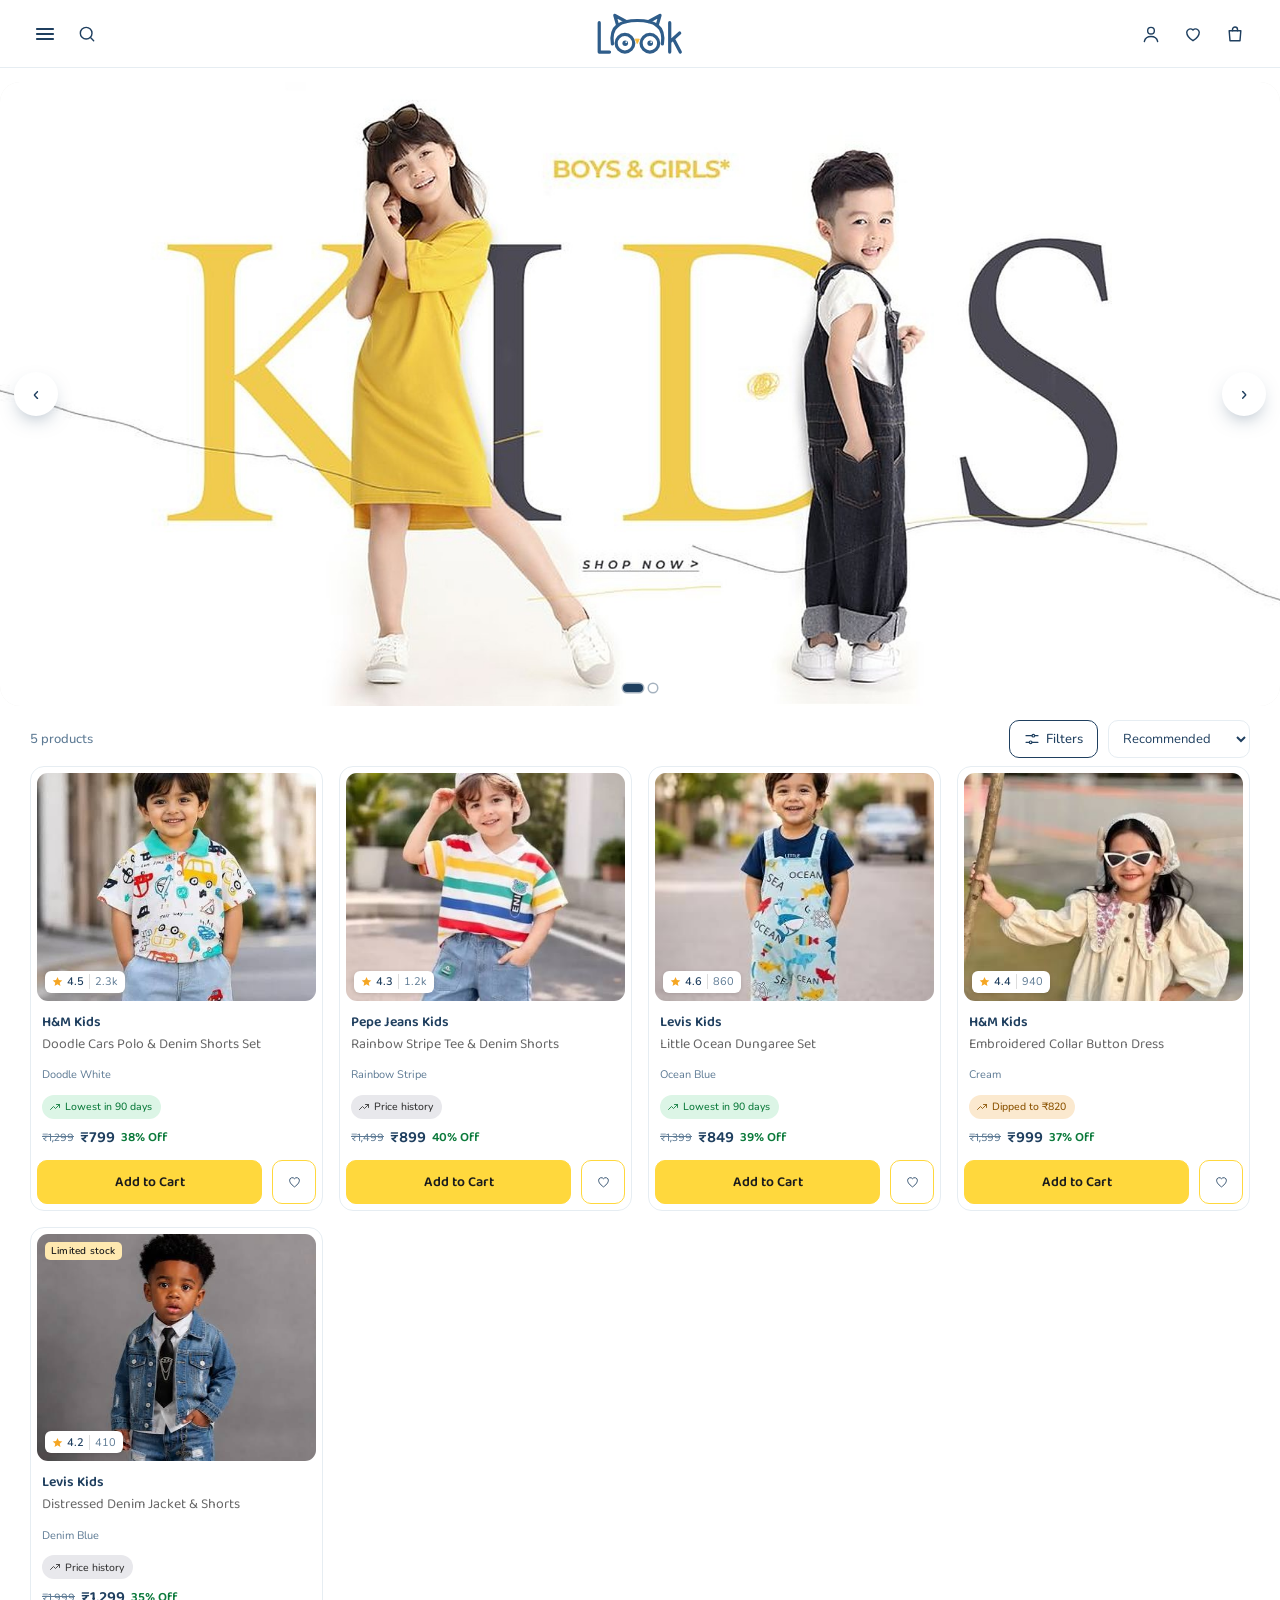
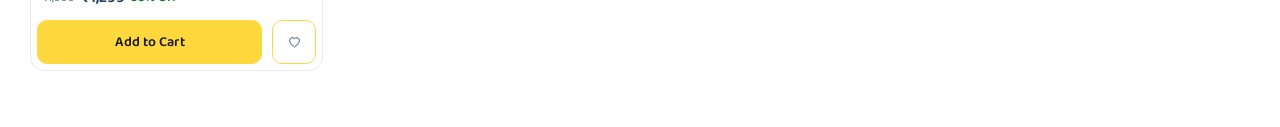
==== index.html @ 6faaaa85 "Add files via upload" ====
<!doctype html>
<html lang="en">
<head>
<meta charset="utf-8">
<meta name="viewport" content="width=device-width, initial-scale=1">
<title>Look – Kids Fashion</title>
<link rel="preconnect" href="https://fonts.googleapis.com">
<link rel="preconnect" href="https://fonts.gstatic.com" crossorigin>
<link href="https://fonts.googleapis.com/css2?family=Baloo+2:wght@400;500;600;700;800&family=Fredoka:wght@400;500;600&family=Nunito:wght@400;600;700;800&display=swap" rel="stylesheet">
<link rel="icon" href="favicon.svg" type="image/svg+xml">
<meta name="theme-color" content="#ffffff">
<link rel="stylesheet" href="styles.css">
<link rel="stylesheet" href="theme.css">
</head>
<body data-listing="1">
<div id="locwrap"></div>
<div class="rows">
  <div class="scroll" id="quick" role="group" aria-label="Quick filters"></div>
  <div class="scroll tiles" id="tiles" role="group" aria-label="Category"></div>
  <div class="scroll circs" id="circs" role="group" aria-label="Style"></div>
</div>
<div class="head"><p class="count" id="count" aria-live="polite"></p>
  <div class="ctl">
    <button class="fbtn" id="fbtn" type="button" aria-haspopup="dialog"><svg width="16" height="16" viewBox="0 0 24 24" fill="none" stroke="currentColor" stroke-width="1.7" stroke-linecap="round"><path d="M3 7h9M16 7h5M3 17h5M12 17h9"/><circle cx="14" cy="7" r="2"/><circle cx="10" cy="17" r="2"/></svg>Filters<em id="fcount">0</em></button>
    <label class="sr" for="sort">Sort by</label>
    <select class="sort" id="sort"><option value="rec">Recommended</option><option value="pa">Price: low to high</option><option value="pd">Price: high to low</option><option value="disc">Biggest discount</option><option value="rate">Top rated</option></select>
  </div>
</div>
<div class="active" id="active" aria-label="Active filters"></div>
<main id="main"><div class="grid" id="grid"></div></main>
<nav class="fab" id="fab" aria-label="Sort and filter"></nav>
<script src="common.js"></script>
<script src="script.js"></script>
<script src="theme.js"></script>
</body>
</html>
---- styles.css ----
:root{--brand:#dc3737;--brand-d:#c42b2b;--brand-bg:#fff2f2;--brand-line:#f2b6b6;--ink:#1f1d1e;--mute:#6b6b72;--line:#e8e8ec;--card:#f4f4f5;--lav:#eeeefd;--green:#12a150;--gtxt:#0b7a3b;--amber:#8a5200;--red:#dc3737;--lowtxt:#b3261e;--r:14px}
*{box-sizing:border-box;margin:0}
html{-webkit-text-size-adjust:100%}
body{font-family:"Baloo 2",sans-serif;background:#fff;color:var(--ink);overflow-x:hidden}
button,input,select{font:inherit;color:inherit}
button{background:none;border:0;cursor:pointer;-webkit-tap-highlight-color:transparent}
a{color:inherit;text-decoration:none}
:focus-visible{outline:2px solid var(--ink);outline-offset:2px}
.sr{position:absolute;width:1px;height:1px;overflow:hidden;clip:rect(0 0 0 0);white-space:nowrap}
.skip{position:absolute;left:8px;top:-60px;background:#000;color:#fff;padding:10px 14px;border-radius:8px;z-index:80}.skip:focus{top:8px}

/* ---------- header ---------- */
.top{display:flex;flex-wrap:wrap;align-items:center;gap:0 6px;padding:8px 12px;background:#fff;position:sticky;top:0;z-index:20;border-bottom:1px solid var(--line)}
.icon{width:40px;height:40px;display:grid;place-items:center;border-radius:50%;margin-left:-6px}
.icon.ghost{display:none}
.logo{font-family:"Bagel Fat One",sans-serif;font-size:26px;line-height:1;display:flex}
.logo img{height:25px;display:block}.logo img+span{display:none}
.nav,.tool b,.search.desk,.tool.prof{display:none}
.tools{display:flex;gap:2px;margin-left:auto}
.tool{position:relative;display:flex;align-items:center;gap:6px;min-width:42px;height:42px;justify-content:center;white-space:nowrap;border-radius:50%}
.avatar{width:26px;height:26px;border-radius:50%;background:var(--ink);color:#fff;font:500 13px/26px "Baloo 2";text-align:center}
.avatar.lg{width:48px;height:48px;font-size:20px;line-height:48px}
.badge{position:absolute;top:3px;right:1px;min-width:17px;height:17px;padding:0 4px;border-radius:9px;background:var(--brand);color:#fff;font:600 10px/17px "Baloo 2";text-align:center;font-style:normal;display:none}
.badge.on{display:block}.badge.bump{animation:bump .45s}
@keyframes bump{40%{transform:scale(1.5)}}
.finder{display:none;flex:0 0 100%;padding:4px 0 8px}.top.searching .finder{display:flex}
.search{flex:1;display:flex;align-items:center;gap:8px;height:44px;padding:0 14px;border:1px solid var(--line);border-radius:12px;background:#f7f7f8;color:#9a9aa1}
.search input{flex:1;min-width:0;border:0;outline:0;background:transparent;font:400 14px Nunito,sans-serif;color:var(--ink)}
.search input::placeholder{color:#8d8c8c}
.search:focus-within{border-color:var(--ink);background:#fff}

/* ---------- location bar ---------- */
.loc{display:flex;align-items:center;gap:8px;width:100%;min-height:44px;padding:0 16px;background:var(--lav);font:400 12.5px Nunito,sans-serif;text-align:left;color:#2a2a3a}
.loc span{flex:1;min-width:0;overflow:hidden;text-overflow:ellipsis;white-space:nowrap}.loc b{font-weight:600}
.loc svg:first-child{color:#4a4aa0;flex:none}.loc:hover{background:#e6e6fb}

/* ---------- discovery rows ---------- */
.rows{max-width:1440px;margin:0 auto}
.scroll{display:flex;gap:10px;overflow-x:auto;padding:10px 16px;scrollbar-width:none;-webkit-mask-image:linear-gradient(90deg,#000 calc(100% - 24px),transparent);mask-image:linear-gradient(90deg,#000 calc(100% - 24px),transparent)}
.scroll::-webkit-scrollbar{display:none}
.qchip{flex:none;display:flex;align-items:center;gap:6px;min-height:40px;padding:0 16px;border:1px solid var(--line);border-radius:22px;font:500 12.5px Nunito,sans-serif;white-space:nowrap;background:#fff;transition:background .15s,border-color .15s,box-shadow .15s}
.qchip svg{color:#555}
.qchip[aria-pressed=true]{background:var(--brand-bg);border-color:var(--brand);color:var(--brand-d)}.qchip[aria-pressed=true] svg{color:var(--brand)}
.tiles{padding-top:4px;border-bottom:1px solid var(--line)}
.tile{position:relative;flex:none;display:flex;align-items:center;gap:10px;min-width:128px;height:52px;padding:0 14px 0 0;border:1px solid var(--line);border-radius:10px;background:#fff;overflow:hidden;font:500 13px "Baloo 2";transition:border-color .15s,background .15s}
.tile .im{width:50px;height:50px;flex:none;background:#eee center 14%/cover no-repeat}
.tile[aria-pressed=true]{border-color:var(--brand);background:var(--brand-bg);color:var(--brand-d)}
.tile .ck{position:absolute;top:-1px;right:-1px;width:20px;height:20px;border-radius:0 9px 0 9px;background:var(--brand);color:#fff;display:none;place-items:center}
.tile[aria-pressed=true] .ck{display:grid}
.circs{padding-top:14px;gap:16px}
.circ{flex:none;width:68px;display:flex;flex-direction:column;align-items:center;gap:6px;font:400 11px Nunito,sans-serif;color:#444;text-align:center}
.circ .im{width:60px;height:60px;border-radius:50%;background:#eee center 12%/cover no-repeat;border:2px solid #fff;box-shadow:0 0 0 1px var(--line);transition:box-shadow .15s}
.circ[aria-pressed=true]{color:var(--brand-d);font-weight:500}.circ[aria-pressed=true] .im{box-shadow:0 0 0 2px var(--brand)}
.head{display:flex;align-items:center;justify-content:space-between;gap:12px;padding:6px 16px 8px}
.count{font:500 13px Nunito,sans-serif;color:var(--mute)}
.ctl{display:none;align-items:center;gap:10px}
.fbtn{position:relative;display:flex;align-items:center;gap:6px;height:38px;padding:0 14px;border:1px solid var(--ink);border-radius:10px;font:500 13px Nunito,sans-serif}
.fbtn em{font-style:normal;background:var(--brand);color:#fff;border-radius:9px;min-width:18px;height:18px;font-size:11px;line-height:18px;text-align:center;display:none}.fbtn em.on{display:block}
.sort{height:38px;border:1px solid var(--line);border-radius:10px;padding:0 10px;background:#fff;font:400 13px Nunito,sans-serif}
.active{display:flex;flex-wrap:wrap;gap:8px;padding:0 16px 10px}.active:empty{display:none}
.pill{display:flex;align-items:center;gap:6px;min-height:30px;padding:0 6px 0 12px;border-radius:15px;background:var(--brand-bg);color:var(--brand-d);font:500 12px Nunito,sans-serif}
.pill i{width:20px;height:20px;border-radius:50%;display:grid;place-items:center;font-style:normal;font-size:15px;line-height:1}
.pill:hover i{background:#fbd9d9}
.pill.clear{background:none;text-decoration:underline;padding:0 8px;text-underline-offset:3px}

/* ---------- grid + card ---------- */
.grid{display:grid;grid-template-columns:repeat(2,minmax(0,1fr));gap:12px;padding:0 16px 110px;max-width:1440px;margin:0 auto}
.card{display:flex;flex-direction:column;gap:10px;background:var(--card);border:1px solid #e6e6e8;border-radius:var(--r);padding:4px;animation:rise .35s both}
@keyframes rise{from{opacity:0;transform:translateY(8px)}}
.media{position:relative;border-radius:11px;overflow:hidden;background:radial-gradient(circle at 50% 58%,#e4e4e6 0,#fff 68%)}
.track{display:flex;overflow-x:auto;overflow-y:hidden;overscroll-behavior-x:contain;scroll-snap-type:x mandatory;scrollbar-width:none;aspect-ratio:163/200}
.track::-webkit-scrollbar{display:none}
.slide{position:relative;flex:none;width:100%;scroll-snap-align:center;overflow:hidden}
.slide img{position:absolute;left:50%;bottom:-4%;transform:translateX(-50%);height:106%;width:auto;max-width:100%;object-fit:contain}
.slide.zoom img{transform:translateX(-50%) scale(1.75);transform-origin:50% 30%}
.dots{position:absolute;bottom:9px;right:10px;display:flex;gap:4px;pointer-events:none;transition:opacity .2s}
.dots i{width:6px;height:6px;border-radius:50%;background:#0003;transition:background .2s,transform .2s}
.dots i.on{background:var(--ink);transform:scale(1.25)}
.media.single .dots{display:none}
.rate{position:absolute;left:8px;bottom:8px;display:flex;align-items:center;gap:4px;height:22px;padding:0 7px;border-radius:6px;background:#fff;box-shadow:0 1px 4px #0002;font:600 11px Nunito,sans-serif;pointer-events:none}
.rate span{color:var(--mute);font-weight:400;border-left:1px solid #ddd;padding-left:5px;margin-left:1px}
.ltag{position:absolute;left:8px;top:8px;background:var(--brand);color:#fff;font:600 10px/16px Nunito,sans-serif;padding:1px 6px;border-radius:5px;letter-spacing:.2px;pointer-events:none}
.heart{width:44px;height:44px;display:grid;place-items:center}
.heart>span{position:relative;width:26px;height:26px;border-radius:50%;background:#fff;box-shadow:0 1px 4px #0002;display:grid;place-items:center}
.heart svg{fill:none;stroke:var(--ink);stroke-width:1.6;stroke-linejoin:round;transition:fill .2s,stroke .2s}
.heart[aria-pressed=true] svg{fill:var(--brand);stroke:var(--brand)}
.heart.pop svg{animation:pop .5s}
.heart.pop>span::after{content:"";position:absolute;inset:0;border-radius:50%;border:2px solid var(--brand);animation:ring .5s forwards}
@keyframes pop{35%{transform:scale(1.4)}65%{transform:scale(.88)}}
@keyframes ring{to{transform:scale(2.2);opacity:0}}
.media .heart{position:absolute;top:-2px;right:-2px}
.row .heart{display:none}
.info{display:flex;flex-direction:column;gap:6px;padding:0 5px;flex:1}
.name{display:flex;flex-direction:column;font-size:13px}
.name b{font-weight:600}.name span{font-weight:300;color:#0009;display:-webkit-box;-webkit-line-clamp:2;-webkit-box-orient:vertical;overflow:hidden;min-height:2.9em}
.sw{display:flex;align-items:center;min-height:28px;margin-left:-6px}
.sw button{width:28px;height:28px;display:grid;place-items:center;border-radius:50%;flex:none}
.sw button i{width:16px;height:16px;border-radius:50%;border:1px solid #0003;transition:box-shadow .15s,transform .15s}
.sw button[aria-checked=true] i{box-shadow:0 0 0 2px var(--card),0 0 0 3.5px var(--brand)}
.sw em{font:400 11px Nunito,sans-serif;color:var(--mute);font-style:normal;margin-left:4px;white-space:nowrap;overflow:hidden;text-overflow:ellipsis;min-width:0}
.sw.one{margin-left:0}.sw.one button{display:none}.sw.one em{margin:0}
.meta{display:flex;align-items:center;min-height:24px}
.pc{display:inline-flex;align-items:center;gap:4px;min-height:24px;padding:0 9px 0 7px;border-radius:12px;font:500 10.5px Nunito,sans-serif;background:#e8e8ec;color:#333;white-space:nowrap;transition:filter .15s}
.pc.good{background:#dcf5e6;color:var(--gtxt)}.pc.warn{background:#fbe9cf;color:var(--amber)}
.price{display:flex;align-items:center;gap:6px;margin-top:auto;flex-wrap:wrap}
.old{font-size:12px;color:var(--mute);text-decoration:line-through}
.now{font-size:14.5px;font-weight:600}.off{font-size:11px;font-weight:600;color:var(--gtxt)}
.row{display:flex;align-items:center;gap:10px;padding:0 1px 1px;width:100%;min-width:0}
.cta{flex:1;min-width:0;min-height:44px;border:1.5px solid var(--brand);color:var(--brand-d);border-radius:10px;font:600 13px "Baloo 2";transition:background .2s,color .2s,border-color .2s,transform .1s;display:flex;align-items:center;justify-content:center;gap:6px;white-space:nowrap;background:#fff}
.cta:active{transform:scale(.97)}
.cta.added{background:var(--green);border-color:var(--green);color:#fff}
.cta.added svg{stroke-dasharray:20;animation:tick .35s}
.cta.bagged{background:var(--brand);border-color:var(--brand);color:#fff}
.cta:disabled{opacity:.5;cursor:not-allowed}
@keyframes tick{from{stroke-dashoffset:20}}
.empty{grid-column:1/-1;text-align:center;padding:64px 16px;display:flex;flex-direction:column;align-items:center;gap:12px}
.empty h2{font:600 18px "Baloo 2"}.empty p{font:300 14px "Baloo 2";color:#0009;max-width:32ch}

/* floating action bar (mobile) */
.fab{position:fixed;left:50%;bottom:max(14px,env(safe-area-inset-bottom));transform:translateX(-50%);z-index:25;width:min(calc(100% - 28px),380px);display:flex;align-items:stretch;background:#fff;border-radius:30px;box-shadow:0 8px 28px #0003,0 0 0 1px #0000000d;padding:6px 8px;transition:transform .25s,opacity .25s}
.open .fab,.pan-open .fab{transform:translate(-50%,140%);opacity:0;pointer-events:none}
.fab button{position:relative;flex:1;display:flex;flex-direction:column;align-items:center;gap:2px;padding:6px 0 4px;font:500 11px Nunito,sans-serif;color:#333;border-radius:14px}
.fab button.sep{border-left:1px solid var(--line);border-radius:0;margin-left:4px}
.fab i{position:absolute;top:4px;left:calc(50% + 6px);width:8px;height:8px;border-radius:50%;background:var(--brand);display:none;border:1.5px solid #fff;box-sizing:content-box}
.fab .on i{display:block}.fab .on{color:var(--brand-d)}

/* ---------- sheet / toast ---------- */
.scrim{position:fixed;inset:0;background:#0007;opacity:0;visibility:hidden;transition:opacity .25s,visibility .25s;z-index:40}
.sheet{position:fixed;left:0;right:0;bottom:0;z-index:41;background:#fff;border-radius:18px 18px 0 0;transform:translateY(100%);visibility:hidden;transition:transform .28s cubic-bezier(.22,1,.36,1),visibility .28s;padding-bottom:max(10px,env(safe-area-inset-bottom));max-height:92vh;overflow:auto}
.open .sheet:not([aria-hidden=true]){transform:none;visibility:visible}
.open .scrim{opacity:1;visibility:visible}
.scrim.p.on{opacity:1;visibility:visible;z-index:49}
.sheet-head{display:flex;justify-content:space-between;align-items:center;padding:16px 16px 6px;position:sticky;top:0;background:#fff;z-index:1}
.sheet h2{font:600 14px "Baloo 2";text-transform:uppercase;letter-spacing:.4px}
.x{width:44px;height:44px;margin:-10px -10px -10px 0;font-size:26px;line-height:1;border-radius:50%}
.mini{display:flex;gap:12px;align-items:center;padding:8px 16px}
.mini .th{width:56px;height:64px;border-radius:10px;background:radial-gradient(circle at 50% 58%,#e4e4e6,#fff 68%);position:relative;overflow:hidden;flex:none}
.mini img{position:absolute;left:50%;bottom:-3%;transform:translateX(-50%);height:104%}
.mini b{font:600 14px "Baloo 2";display:block}.mini span{font:300 13px "Baloo 2";color:#0009}
.sizes{display:flex;gap:8px;padding:14px 16px 8px}
.size{flex:1;min-width:0;min-height:50px;border:1.5px solid #0002;border-radius:10px;font:600 13px "Baloo 2";transition:background .15s,color .15s,border-color .15s;display:flex;flex-direction:column;align-items:center;justify-content:center;line-height:1.2;background:#fff}
.size small{font:400 10px Nunito,sans-serif;color:var(--lowtxt)}
.size[aria-checked=true]{background:var(--brand);border-color:var(--brand);color:#fff}.size[aria-checked=true] small{color:#fff}
.size:disabled{color:#0007;background:#f6f6f6;cursor:not-allowed;text-decoration:line-through}
.hint{padding:0 16px 8px;font:400 12px Nunito,sans-serif;color:var(--mute);min-height:26px}
.sheet-foot{padding:6px 12px 10px}
.done{width:100%;height:50px;border-radius:12px;background:var(--brand);color:#fff;font:600 15px "Baloo 2";display:flex;align-items:center;justify-content:center;gap:8px;transition:background .15s,transform .1s}
.done:active{transform:scale(.98)}
.done:disabled{background:#c9c9cf;cursor:not-allowed}
.done.sm{width:auto;padding:0 22px;height:48px}
.done.ink{background:var(--ink)}
.acct{display:flex;gap:14px;align-items:center;padding:12px 16px}.acct p{font:300 13px "Baloo 2";color:#0009}
.pinf{padding:8px 16px 16px}.pinrow{display:flex;gap:10px}.pinrow input{flex:1;min-width:0;height:48px;border:1.5px solid #0003;border-radius:10px;padding:0 14px;font:500 16px Nunito,sans-serif;letter-spacing:1px}
.pinrow input:focus{border-color:var(--brand);outline:0}
.pins{display:flex;flex-wrap:wrap;gap:8px;margin-top:8px}
.opt{min-height:40px;padding:0 14px;border:1.5px solid #0002;border-radius:10px;font:500 13px "Baloo 2";display:flex;align-items:center;gap:8px;background:#fff}
.opt small{font:400 11px Nunito,sans-serif;opacity:.65}
.msg{font:400 12.5px Nunito,sans-serif;min-height:18px;margin-top:6px;color:var(--lowtxt)}
/* price check */
.pcv{padding:6px 16px 0}.pcv h3{font:600 17px "Baloo 2"}.pcv .sub{font:300 13px "Baloo 2";color:#0009;margin-top:2px}
.pcv h3.good{color:var(--gtxt)}.pcv h3.warn{color:var(--amber)}
.chart{padding:10px 16px 0;touch-action:pan-y}.chart svg{width:100%;height:auto;display:block;overflow:visible;cursor:crosshair}
.read{font:500 12px Nunito,sans-serif;min-height:18px}
.stats{display:grid;grid-template-columns:repeat(4,1fr);gap:8px;padding:10px 16px 4px}
.stats div{background:#f5f5f7;border-radius:10px;padding:8px}.stats span{display:block;font:400 10px Nunito,sans-serif;color:var(--mute)}.stats b{font:600 12.5px "Baloo 2"}
.mrpnote{padding:6px 16px;font:400 12.5px Nunito,sans-serif;color:#333}
.switch{display:flex;align-items:center;justify-content:space-between;gap:12px;margin:8px 16px;padding:12px;border:1px solid var(--line);border-radius:12px;font:400 13px Nunito,sans-serif;width:calc(100% - 32px);text-align:left}
.switch i{flex:none;width:40px;height:24px;border-radius:12px;background:#c7c7cc;position:relative;transition:background .2s}
.switch i::after{content:"";position:absolute;top:2px;left:2px;width:20px;height:20px;border-radius:50%;background:#fff;transition:transform .2s}
.switch[aria-checked=true] i{background:var(--green)}.switch[aria-checked=true] i::after{transform:translateX(16px)}
.demo{padding:2px 16px 10px;font:400 11px Nunito,sans-serif;color:var(--mute)}
/* radio rows (sort, coupons) */
.rl{padding:4px 8px 8px}.rl button{display:flex;align-items:center;gap:12px;width:100%;min-height:52px;padding:0 12px;border-radius:12px;font:500 14px "Baloo 2";text-align:left}
.rl button:hover{background:#f6f6f7}
.rl .rd{width:20px;height:20px;border-radius:50%;border:2px solid #bbb;flex:none;display:grid;place-items:center}
.rl [aria-checked=true] .rd{border-color:var(--brand)}.rl [aria-checked=true] .rd::after{content:"";width:10px;height:10px;border-radius:50%;background:var(--brand)}
.toast{position:fixed;left:50%;bottom:92px;transform:translate(-50%,20px);opacity:0;pointer-events:none;background:#1f1d1e;color:#fff;border-radius:12px;padding:12px 14px;display:flex;gap:16px;align-items:center;font:400 13px Nunito,sans-serif;z-index:90;transition:opacity .25s,transform .25s;max-width:calc(100vw - 32px)}
.toast.on{opacity:1;transform:translate(-50%,0);pointer-events:auto}
.toast button{font-weight:600;color:#ff9c9c;text-decoration:underline;text-underline-offset:3px;min-height:32px;padding:0 4px}

/* ---------- Filters page: full screen on phones, two-pane modal on larger screens ---------- */
.panel{position:fixed;inset:0;z-index:50;background:#fff;display:flex;flex-direction:column;transform:translateY(100%);visibility:hidden;transition:transform .3s cubic-bezier(.22,1,.36,1),visibility .3s}
.panel.on{transform:none;visibility:visible}
.ph{display:flex;align-items:center;gap:12px;padding:0 8px 0 16px;height:56px;border-bottom:1px solid var(--line);flex:none}
.ph h2{font:600 17px "Baloo 2";flex:1}
.ph .clr{font:600 12px "Baloo 2";letter-spacing:.4px;color:var(--brand-d);min-height:44px;padding:0 8px}
.ph .x{margin:0}
.pbody{flex:1;display:flex;min-height:0}
.rail{flex:none;width:118px;background:#f3f3f5;overflow:auto;display:flex;flex-direction:column}
.rail button{position:relative;display:flex;align-items:center;justify-content:space-between;gap:4px;min-height:54px;padding:8px 10px 8px 14px;text-align:left;font:500 12.5px Nunito,sans-serif;color:#444;border-bottom:1px solid #fff}
.rail button[aria-selected=true]{background:#fff;color:var(--brand-d);font-weight:600}
.rail button[aria-selected=true]::before{content:"";position:absolute;left:0;top:0;bottom:0;width:3px;background:var(--brand)}
.rail em{font-style:normal;font:600 11px Nunito,sans-serif;color:var(--brand-d)}
.pane{flex:1;min-width:0;overflow:auto;padding:0 0 12px}
.ps{display:flex;align-items:center;gap:8px;margin:12px 14px;height:42px;padding:0 12px;border:1px solid var(--line);border-radius:10px;color:#9a9aa1}
.ps input{flex:1;min-width:0;border:0;outline:0;font:400 14px Nunito,sans-serif;color:var(--ink)}
.ck-row{display:flex;align-items:center;gap:12px;width:100%;min-height:52px;padding:0 14px;border-bottom:1px solid #f0f0f2;text-align:left;font:400 14px Nunito,sans-serif}
.ck-row:disabled{opacity:.4;cursor:not-allowed}
.ck-row[hidden]{display:none}
.ck-row b{font-weight:500;flex:1;min-width:0}.ck-row small{font:400 12px Nunito,sans-serif;color:#9a9aa1}
.cb{width:22px;height:22px;border-radius:6px;border:1.5px solid #b9b9c0;flex:none;display:grid;place-items:center;color:#fff;transition:background .12s,border-color .12s}
.cb.r{border-radius:50%}
.ck-row[aria-checked=true] .cb{background:var(--brand);border-color:var(--brand)}
.ck-row[aria-checked=true] .cb.r{background:#fff}.ck-row[aria-checked=true] .cb.r::after{content:"";width:10px;height:10px;border-radius:50%;background:var(--brand)}
.ck-row .cb svg{display:none}.ck-row[aria-checked=true] .cb:not(.r) svg{display:block}
.ck-row .dot{width:18px;height:18px;border-radius:50%;border:1px solid #0003;flex:none}
.pf{display:flex;flex:none;border-top:1px solid var(--line);padding-bottom:env(safe-area-inset-bottom)}
.pf button{flex:1;height:56px;font:600 14px "Baloo 2";letter-spacing:.5px;text-transform:uppercase}
.pf .ap{color:var(--brand-d)}.pf button+button{border-left:1px solid var(--line)}

/* ---------- Bag ---------- */
.bagbar{display:flex;align-items:center;gap:6px;height:56px;padding:0 12px;border-bottom:1px solid var(--line);position:sticky;top:0;background:#fff;z-index:20}
.bagbar h1{font:600 17px "Baloo 2"}.bagbar span{font:400 12px Nunito,sans-serif;color:var(--mute);flex:1;padding-left:4px}
.page{max-width:1100px;margin:0 auto}
.cartgrid{display:grid;gap:12px;padding:12px 12px 120px}
.dlv{display:flex;align-items:center;gap:10px;min-height:46px;padding:0 14px;border-radius:12px;background:var(--lav);font:400 13px Nunito,sans-serif}
.dlv svg{color:var(--brand);flex:none}.dlv span{flex:1}.dlv button{font:600 13px Nunito,sans-serif;color:var(--brand-d);min-height:44px;padding:0 4px}
.lines{display:flex;flex-direction:column;gap:12px;list-style:none;padding:0}
.line{position:relative;display:grid;grid-template-columns:84px 1fr;gap:14px;background:#fff;border:1px solid var(--line);border-radius:16px;padding:10px;animation:rise .3s both}
.line .th{position:relative;aspect-ratio:4/5;border-radius:10px;background:radial-gradient(circle at 50% 58%,#e4e4e6,#f7f7f8 68%);overflow:hidden;align-self:start}
.line .th img{position:absolute;left:50%;bottom:-4%;transform:translateX(-50%);height:106%}
.line .bd{display:flex;flex-direction:column;gap:6px;min-width:0}
.line b{font:600 13.5px "Baloo 2";padding-right:36px}.line .t{font:300 12.5px "Baloo 2";color:#0009;margin-top:-4px}
.line .rm{position:absolute;top:2px;right:2px;width:44px;height:44px;display:grid;place-items:center;color:#555;border-radius:50%}
.line .rm:hover{color:var(--brand);background:var(--brand-bg)}
.pickers{display:flex;gap:8px;flex-wrap:wrap;align-items:center}
.selw{position:relative}
.selw select{appearance:none;-webkit-appearance:none;height:34px;border:0;background:#f1f1f3;border-radius:8px;padding:0 28px 0 10px;font:500 12px Nunito,sans-serif;cursor:pointer}
.selw svg{position:absolute;right:8px;top:9px;pointer-events:none}
.step{display:inline-flex;align-items:center;background:#f1f1f3;border-radius:8px;height:34px}
.step button{width:34px;height:34px;display:grid;place-items:center;font-size:16px;border-radius:8px}
.step button:disabled{opacity:.3;cursor:not-allowed}
.step span{min-width:22px;text-align:center;font:600 13px "Baloo 2"}
.line .pr{display:flex;gap:6px;align-items:baseline;flex-wrap:wrap}
.line .eta{font:500 12px Nunito,sans-serif;color:var(--gtxt)}
.maxnote{font:500 11.5px Nunito,sans-serif;color:var(--lowtxt)}
.mv{align-self:flex-start;font:400 12px Nunito,sans-serif;text-decoration:underline;text-underline-offset:3px;color:#555;min-height:32px}
.cpn{display:flex;align-items:center;gap:12px;width:100%;min-height:62px;padding:0 14px;border:1.5px dashed var(--brand-line);border-radius:14px;text-align:left;background:#fffafa}
.cpn svg{color:var(--brand);flex:none}.cpn div{flex:1;font:600 13.5px "Baloo 2"}.cpn small{display:block;font:500 12px Nunito,sans-serif;color:var(--brand-d)}
.cpn.on{border-style:solid;background:#f1fbf5;border-color:#bfe8cf}.cpn.on svg,.cpn.on small{color:var(--gtxt)}
.sum{padding:4px 4px 0;display:flex;flex-direction:column;gap:10px}
.sum h2{font:600 14px "Baloo 2";margin-bottom:2px}
.sum .r{display:flex;justify-content:space-between;align-items:center;font:400 13.5px Nunito,sans-serif;color:#444;min-height:24px}
.sum .r.g span:last-child{color:var(--gtxt);font-weight:500}
.sum .r button{color:var(--brand-d);font-weight:600;min-height:32px}
.sum .tot{border-top:1px solid var(--line);padding-top:12px;font:600 15px "Baloo 2";color:var(--ink)}
.save{display:flex;align-items:center;gap:8px;background:#e9f7ef;color:var(--gtxt);border-radius:10px;padding:10px 12px;font:500 12.5px Nunito,sans-serif}
.ship{background:#f7f7f8;border-radius:12px;padding:10px 14px;font:400 12.5px Nunito,sans-serif}
.bar2{height:5px;border-radius:3px;background:#e2e2e6;margin-top:8px;overflow:hidden}.bar2 i{display:block;height:100%;background:var(--green);border-radius:3px;transition:width .4s}
.stick{position:fixed;left:0;right:0;bottom:0;background:#fff;border-top:1px solid var(--line);padding:10px 16px max(10px,env(safe-area-inset-bottom));display:flex;align-items:center;gap:16px;z-index:20}
.stick .amt{font:700 18px "Baloo 2";flex:none}.stick .amt small{display:block;font:400 11px Nunito,sans-serif;color:var(--mute)}
.sumcard .done{display:none}
.emptyc{text-align:center;padding:70px 16px;display:flex;flex-direction:column;align-items:center;gap:14px}
.emptyc h1{font:600 20px "Baloo 2"}.emptyc p{font:300 14px "Baloo 2";color:#0009}.emptyc svg{color:#bbb}.emptyc .done{width:auto;padding:0 32px}
.okcheck{display:grid;place-items:center;gap:10px;padding:28px 16px;text-align:center}
.okcheck svg{stroke-dasharray:40;animation:tick .5s .1s both}
.okcheck h3{font:600 18px "Baloo 2"}.fine{font:300 12px "Baloo 2";color:#0009}
.cpl{padding:4px 12px 4px}.cpl form{display:flex;gap:8px;margin:8px 4px 12px}.cpl form input{flex:1;min-width:0;height:46px;border:1.5px solid #0003;border-radius:10px;padding:0 12px;font:500 14px Nunito,sans-serif;text-transform:uppercase}
.cpl form input:focus{border-color:var(--brand);outline:0}
.cc{display:flex;align-items:center;gap:12px;padding:12px;border:1px solid var(--line);border-radius:12px;margin-bottom:8px}
.cc div{flex:1;font:400 12.5px Nunito,sans-serif;color:#555}.cc b{display:block;font:600 13.5px "Baloo 2";color:var(--ink)}.cc code{font:600 12px Nunito,sans-serif;background:var(--brand-bg);color:var(--brand-d);padding:1px 6px;border-radius:5px}
.cc button{font:600 13px "Baloo 2";color:var(--brand-d);min-height:44px;padding:0 8px}.cc button:disabled{color:#aaa;cursor:not-allowed}
.cc .why{color:var(--lowtxt)}

/* ---------- Login ---------- */
.atop{display:flex;align-items:center;justify-content:space-between;padding:14px 18px;max-width:1100px;margin:0 auto}
.atop .skip2{font:500 13px Nunito,sans-serif;color:#555;min-height:44px;display:inline-flex;align-items:center;padding:0 4px}
.auth{display:grid;grid-template-columns:minmax(0,1fr);max-width:1100px;margin:0 auto}
.aside{display:none}
.form{width:100%;max-width:440px;margin:0 auto;padding:20px 18px 48px;display:flex;flex-direction:column;gap:14px}
.form h1{font:600 22px "Baloo 2"}.form .sub{font:300 13.5px/1.5 "Baloo 2";color:#0009;margin-top:-6px}
.fld label{display:block;font:500 12.5px Nunito,sans-serif;margin-bottom:6px;color:#444}
.mob{display:flex;align-items:center;height:54px;border:1.5px solid #0003;border-radius:12px;background:#fff;transition:border-color .15s,box-shadow .15s}
.mob:focus-within{border-color:var(--brand);box-shadow:0 0 0 3px #dc373722}
.mob span{padding:0 12px;font:500 15px Nunito,sans-serif;border-right:1px solid #0002;height:26px;display:flex;align-items:center}
.mob input{flex:1;min-width:0;height:100%;border:0;outline:0;background:none;padding:0 14px;font:500 16px Nunito,sans-serif;letter-spacing:.5px}
.fld.err .mob{border-color:var(--lowtxt)}
.otp{display:flex;gap:12px}.otp input{width:60px;height:60px;text-align:center;font:600 22px "Baloo 2";border:1.5px solid transparent;background:#f1f1f3;border-radius:12px;padding:0;transition:border-color .15s,background .15s}
.otp input:focus{outline:0;border-color:var(--brand);background:#fff}
.otp input[aria-invalid=true]{border-color:var(--lowtxt)}
.otp.shake{animation:shake .4s}@keyframes shake{25%{transform:translateX(-6px)}75%{transform:translateX(6px)}}
.demohint{background:#fff7e0;border-radius:10px;padding:8px 12px;font:400 12.5px Nunito,sans-serif}
.lnk{text-decoration:underline;text-underline-offset:3px;font:500 13px Nunito,sans-serif;min-height:44px;display:inline-flex;align-items:center;color:var(--brand-d)}
.lnk:disabled{color:#999;text-decoration:none;cursor:not-allowed}
.or{display:flex;align-items:center;gap:12px;color:var(--mute);font:400 12px Nunito,sans-serif}.or::before,.or::after{content:"";flex:1;height:1px;background:#e3e3e7}
.ghostbtn{height:50px;border:1.5px solid #0002;border-radius:12px;font:500 14px "Baloo 2";display:flex;align-items:center;justify-content:center;gap:10px;background:#fff;transition:background .15s}
.ghostbtn:hover{background:#f7f7f8}
.fine a{text-decoration:underline}
.row2{display:flex;justify-content:space-between;align-items:center}
.backl{width:44px;height:44px;margin-left:-12px;display:grid;place-items:center;border-radius:50%}

@media(min-width:768px){
 .top{flex-wrap:nowrap;gap:0 30px;padding:0 30px;min-height:64px;position:sticky}
 .icon{display:none}.logo{font-size:30px}
 .nav{display:flex;gap:28px;font:500 14px "Baloo 2"}.nav a{padding:6px 0;border-bottom:2px solid transparent}.nav a[aria-current]{border-color:var(--brand)}
 .tools{margin-left:auto;gap:4px}.tool.prof{display:flex}
 .finder{position:absolute;left:0;right:0;top:100%;background:#fff;padding:10px 30px;border-bottom:1px solid var(--line);box-shadow:0 8px 16px #0000000d}
 .top{flex-wrap:wrap}
 .loc{padding:0 30px}
 .scroll{padding:10px 30px}.head{padding:8px 30px}.active{padding:0 30px 10px}.ctl{display:flex}
 .grid{grid-template-columns:repeat(3,minmax(0,1fr));gap:16px;padding:0 30px 56px}
 .track{aspect-ratio:218/158}.name{font-size:14px}
 .fab{display:none}
 .toast{bottom:28px}
 .sheet{left:50%;right:auto;bottom:auto;top:50%;width:440px;border-radius:16px;transform:translate(-50%,-46%);opacity:0;transition:transform .28s,opacity .28s,visibility .28s}
 .open .sheet:not([aria-hidden=true]){transform:translate(-50%,-50%);opacity:1}
 .panel{inset:0 0 0 auto;width:min(520px,100vw);height:100vh;height:100dvh;border-radius:0;transform:translateX(100%);box-shadow:-12px 0 40px #0003;transition:transform .32s cubic-bezier(.22,1,.36,1),visibility .32s}
 .panel.on{transform:none}
 .rail{width:170px}.rail button{font-size:13.5px;padding-left:20px}
 .cartgrid{grid-template-columns:1fr 360px;gap:24px;padding:28px 30px 60px;align-items:start}
 .sumcard{position:sticky;top:84px;border:1px solid var(--line);border-radius:18px;padding:18px;box-shadow:0 6px 24px #0000000a}
 .sumcard .done{display:flex;margin-top:14px}.stick{display:none}
 .line{grid-template-columns:120px 1fr;padding:12px}
 .pghead{display:block!important;padding:28px 30px 0}.pghead h1{font:600 26px "Baloo 2"}.pghead span{font:400 14px Nunito,sans-serif;color:var(--mute)}
 .bagbar{display:none}
 .auth{grid-template-columns:minmax(0,1fr) minmax(0,1fr);min-height:calc(100vh - 80px);gap:20px}
 .aside{display:flex;flex-direction:column;justify-content:center;gap:12px;padding:40px;border-radius:24px;background:radial-gradient(circle at 50% 35%,#fff,#f3f3f7);margin:0 0 24px 18px}
 .aside .im{display:flex;justify-content:center;align-items:flex-end;margin-bottom:12px}
 .aside .im img{height:min(30vh,260px);width:auto;margin:0 -14px;filter:drop-shadow(0 10px 14px #0002)}.aside .im img:nth-child(2){height:min(36vh,310px);z-index:1}
 .aside h2{font:600 26px/1.25 "Baloo 2";max-width:16ch}.aside p{font:300 14px "Baloo 2";color:#0009}
 .form{padding:60px 40px;justify-content:center;margin:0 auto;max-width:520px}
}
@media(min-width:1180px){
 .top{flex-wrap:nowrap}
 .search.desk{display:flex;width:min(420px,36vw);height:42px;margin-left:auto}.tools{margin-left:14px}
 .tool.srch{display:none}.tool b{display:block;font:400 14px "Baloo 2"}.tool{padding:0 10px;border-radius:22px}.tool .badge{right:auto;left:20px;top:3px}
 .top .finder{display:none!important}
}
@media(min-width:1024px){
 .grid{grid-template-columns:repeat(4,minmax(0,1fr))}.card{padding:6px}
 .track{aspect-ratio:319/260}.name{font-size:14px}.now{font-size:16px}.off{font-size:13px}
 .name span{min-height:0}
 .media .heart{display:none}.row .heart{display:grid}.row{padding:0}
 .row .heart{flex:none;box-sizing:border-box;width:44px;height:44px;margin:0;padding:0;border:1.5px solid var(--brand);border-radius:10px;background:#fff}
 .row .heart>span{width:20px;height:20px;background:none;box-shadow:none;border-radius:0}
 .row .heart>span::after{border-radius:8px}.cta{min-height:44px;font-size:14px}
 .dots{opacity:0}.media:hover .dots,.media:focus-within .dots{opacity:1}
}
@media(hover:hover){
 .card{transition:box-shadow .25s,transform .25s,border-color .25s}
 .card:hover{box-shadow:0 12px 30px #0000001a;transform:translateY(-3px);border-color:#d2d2d6}
 .cta:not(:disabled):not(.added):hover{background:var(--brand);border-color:var(--brand);color:#fff}
 .cta.bagged:hover{background:var(--brand-d)}
 .row .heart:hover{background:var(--brand-bg)}.media .heart:hover>span{transform:scale(1.12)}
 .qchip:not([aria-pressed=true]):hover,.tile:not([aria-pressed=true]):hover{border-color:#bbb;box-shadow:0 2px 8px #0000000f}
 .tool:hover{background:#f3f3f5}.nav a:hover{border-color:#ddd}
 .size:not(:disabled):not([aria-checked=true]):hover{border-color:var(--ink)}
 .done:not(:disabled):hover{background:var(--brand-d)}.pc:hover{filter:brightness(.95)}
 .sw button:hover i{transform:scale(1.2)}.ck-row:not(:disabled):hover{background:#fafafb}.rail button:hover{background:#ebebee}
}
@media(prefers-reduced-motion:reduce){*{animation:none!important;transition:none!important;scroll-behavior:auto!important}}
.form form{display:flex;flex-direction:column;gap:14px}.form form .fld{margin:0}

/* ---------- Group bag ---------- */
.gcta{display:flex;align-items:center;gap:12px;padding:14px;border-radius:16px;background:linear-gradient(135deg,#fff2f2,#eeeefd);border:1px solid #f3d6d6}
.gcta .gi{width:42px;height:42px;border-radius:12px;background:#fff;display:grid;place-items:center;color:var(--brand);flex:none;box-shadow:0 2px 8px #0000000f}
.gcta div{flex:1;min-width:0}.gcta b{display:block;font:600 13.5px "Baloo 2"}.gcta small{font:400 12px/1.4 Nunito,sans-serif;color:#555}
.gcta .gb{flex:none;min-height:40px;padding:0 16px;border-radius:10px;background:var(--brand);color:#fff;font:600 13px "Baloo 2"}.gcta .gb:hover{background:var(--brand-d)}
.gchip{border-color:var(--brand)!important;background:var(--brand-bg)!important;color:var(--brand-d)}
.gwrap{max-width:900px;margin:0 auto;padding:12px 12px 120px;display:flex;flex-direction:column;gap:14px}
.gcard{background:#fff;border:1px solid var(--line);border-radius:18px;padding:14px}
.ghead{display:flex;align-items:center;gap:12px;flex-wrap:wrap}.ghead h2{font:600 18px "Baloo 2";flex:1;min-width:0}
.mem{display:flex;align-items:center;margin-top:10px}
.av{display:block;width:34px;height:34px;border-radius:50%;color:#fff;font:600 13px/30px "Baloo 2";text-align:center;border:2px solid #fff;margin-left:-8px;flex:none}
.mem .av:first-child{margin-left:0}.av.bot{outline:1.5px dashed #bbb;outline-offset:-4px}
.mem>span:not(.av){margin-left:10px;font:400 12.5px Nunito,sans-serif;color:var(--mute)}
.inv{min-height:40px;padding:0 16px;border-radius:10px;border:1.5px solid var(--brand);color:var(--brand-d);font:600 13px "Baloo 2";display:flex;align-items:center;gap:6px}.inv:hover{background:var(--brand-bg)}
.gi-list{display:flex;flex-direction:column;gap:12px}
.gitem{display:grid;grid-template-columns:78px 1fr;gap:12px;padding:10px;border:1px solid var(--line);border-radius:16px;background:#fff;animation:rise .3s both}
.gitem .th{position:relative;aspect-ratio:4/5;border-radius:10px;background:radial-gradient(circle at 50% 58%,#e4e4e6,#f7f7f8 68%);overflow:hidden;align-self:start}
.gitem .th img{position:absolute;left:50%;bottom:-4%;transform:translateX(-50%);height:106%}
.gitem .bd{display:flex;flex-direction:column;gap:5px;min-width:0}
.gitem b{font:600 13.5px "Baloo 2"}.gitem .t{font:300 12.5px "Baloo 2";color:#0009;margin-top:-3px}
.by{display:flex;align-items:center;gap:6px;font:400 12px Nunito,sans-serif;color:var(--mute)}.by i{width:8px;height:8px;border-radius:50%;flex:none}
.votes{display:flex;gap:8px;flex-wrap:wrap;align-items:center}
.vt{display:flex;align-items:center;gap:6px;min-height:36px;padding:0 12px;border:1.5px solid #0002;border-radius:18px;font:600 12.5px Nunito,sans-serif;background:#fff;transition:background .15s,border-color .15s,transform .1s}
.vt:active{transform:scale(.95)}
.vt[aria-pressed=true].up{background:#e9f7ef;border-color:var(--green);color:var(--gtxt)}.vt[aria-pressed=true].dn{background:#fff0f0;border-color:var(--brand);color:var(--brand-d)}
.badge2{font:600 11px Nunito,sans-serif;padding:3px 8px;border-radius:10px;background:#e9f7ef;color:var(--gtxt);align-self:flex-start}
.gact{display:flex;gap:6px;flex-wrap:wrap}.gact button{min-height:36px;padding:0 12px;border-radius:10px;font:600 12.5px "Baloo 2";border:1.5px solid #0002}
.gact .pri{background:var(--brand);border-color:var(--brand);color:#fff}.gact .pri:hover{background:var(--brand-d)}
.gtot{display:flex;justify-content:space-between;align-items:center;gap:10px;font:500 14px "Baloo 2"}.gtot small{display:block;font:400 12px Nunito,sans-serif;color:var(--mute)}
.chat{display:flex;flex-direction:column;gap:8px;max-height:260px;overflow:auto;padding:4px 2px}
.msg2{max-width:82%;padding:8px 12px;border-radius:14px;font:400 13px/1.4 Nunito,sans-serif;background:#f1f1f3;align-self:flex-start}
.msg2 small{display:block;font:600 11px Nunito,sans-serif;margin-bottom:2px}
.msg2.me{align-self:flex-end;background:var(--brand);color:#fff}.msg2.me small{color:#ffd9d9}
.cform{display:flex;gap:8px;margin-top:10px}.cform input{flex:1;min-width:0;height:46px;border:1.5px solid #0002;border-radius:12px;padding:0 14px;font:400 14px Nunito,sans-serif}
.cform input:focus{outline:0;border-color:var(--brand)}.cform button{height:46px;padding:0 18px;border-radius:12px;background:var(--brand);color:#fff;font:600 13px "Baloo 2"}
.lnkbox{display:flex;gap:8px;margin:6px 16px 10px}.lnkbox input{flex:1;min-width:0;height:46px;border:1.5px solid #0003;border-radius:10px;padding:0 12px;font:400 13px Nunito,sans-serif;background:#f7f7f8}
.note{margin:0 16px 12px;padding:10px 12px;border-radius:10px;background:#fff7e0;font:400 12px/1.45 Nunito,sans-serif}
.seg{display:flex;gap:6px;margin:4px 16px 0;padding:4px;background:#f1f1f3;border-radius:12px}
.seg button{flex:1;min-height:40px;border-radius:9px;font:600 12.5px "Baloo 2";color:#555}.seg button[aria-checked=true]{background:#fff;color:var(--brand-d);box-shadow:0 1px 4px #0002}
@media(min-width:768px){.gwrap{padding:28px 30px 60px}.gitem{grid-template-columns:100px 1fr}}

.logo em{font-style:normal;color:var(--brand)}

/* ---------- Login: simple centred card (site header on desktop, none on phones) ---------- */
.acard{width:100%;max-width:440px;margin:0 auto}
.promo{display:none}
.agw{margin-top:-2px}
.agree{display:flex;gap:12px;align-items:flex-start;font:400 13px/1.55 Nunito,sans-serif;color:#444;cursor:pointer}
.agree input{width:20px;height:20px;margin:1px 0 0;accent-color:var(--brand);flex:none;cursor:pointer}
.agree a{color:var(--brand-d);font-weight:600}
.help{font:400 13.5px Nunito,sans-serif;color:#444}.help a{color:var(--brand-d);font-weight:600}
@media(min-width:768px){
 body.loginpg{min-height:100vh;background:linear-gradient(180deg,#fdeef0 0,#fcf3f1 55%,#fff 100%)}
 .atop{display:none}
 .auth{display:block;max-width:none;min-height:0;padding:44px 20px 72px;margin:0}
 .acard{max-width:600px;background:#fff;border-radius:18px;overflow:hidden;box-shadow:0 18px 50px #5a1a2a17,0 1px 3px #0000000d}
 .promo{position:relative;display:flex;align-items:stretch;justify-content:space-between;height:214px;padding:26px 30px 24px;overflow:hidden;color:#8f1d3b;
  background:radial-gradient(90% 120% at 100% 0%,#ffc9d6 0,transparent 60%),linear-gradient(120deg,#ffe6d9,#ffd3dc)}
 .pt{position:relative;z-index:1;display:flex;flex-direction:column;align-items:flex-start;gap:4px}
 .pt small{font:600 11px Nunito,sans-serif;letter-spacing:.8px;text-transform:uppercase;opacity:.8}
 .pt h2{font:700 34px/1.05 "Baloo 2";letter-spacing:-.02em;color:#dc3737;margin:2px 0}
 .pt p{font:500 12.5px Nunito,sans-serif;max-width:24ch}
 .code{margin-top:auto;display:inline-flex;align-items:center;height:36px;border-radius:8px;background:linear-gradient(90deg,#dc3737,#ef6a6a);color:#fff;font:600 15px "Baloo 2";letter-spacing:.6px;padding:0 16px 0 0;box-shadow:0 8px 16px #dc373740}
 .code i{font:600 9px Nunito,sans-serif;letter-spacing:1px;writing-mode:vertical-rl;transform:rotate(180deg);padding:0 8px;margin-right:12px;border-right:1.5px dashed #ffffff90;height:100%;display:flex;align-items:center;justify-content:center;font-style:normal}
 .pimg{position:absolute;right:22px;bottom:-6px;display:flex;align-items:flex-end}
 .pimg img{height:176px;filter:drop-shadow(0 10px 14px #6a1a2a40)}.pimg img+img{height:190px;margin-left:-34px}
 .pbadge{position:absolute;right:20px;top:0;width:76px;padding:14px 0 22px;border-radius:0 0 38px 38px;background:linear-gradient(#ff5b6e,#ff8a65);color:#fff;text-align:center;font:700 17px/1.1 "Baloo 2";box-shadow:0 8px 16px #dc373738}
 .tc{position:absolute;left:30px;bottom:8px;font:400 9.5px Nunito,sans-serif;opacity:.7}
 .acard .form{max-width:none;margin:0;padding:34px 54px 44px;gap:18px}
 .form h1{font:600 24px/1.2 "Baloo 2";letter-spacing:-.01em}
 .form .sub{font:300 14px/1.55 "Baloo 2";margin-top:-8px}
 .mob{border-radius:10px;height:56px;background:#fff}
 .done{height:54px;border-radius:10px;font:600 15px "Baloo 2";letter-spacing:.8px;text-transform:uppercase}
 .ghostbtn{border-radius:10px;height:52px}
 .otp input{width:64px;height:64px}
}
@media(prefers-reduced-motion:no-preference){.pimg img{animation:flt2 6s ease-in-out infinite}.pimg img+img{animation-delay:-3s}@keyframes flt2{50%{transform:translateY(-6px)}}}
.form .msg:empty{min-height:0;margin:0}
---- theme.css ----
/* LOOK Kids – step 1: logo, header, banner. Colour/type/character come in later steps. */
:root{--blue:#2F5D8A;--sky:#fff;--ink:#1f3f5f;--brand:#FFD83D;--brand-d:#7a5c00;--brand-bg:#fff9d6;--brand-line:#ffe58a;--ochre:#FFD83D;--cta-h:#F0BF12;--cta-ink:#1c1c1c;--line:#e6edf2;--card:#fff;--lav:#f3f7fa;--mute:#5d7a94;--k-red:#ff5a5f;--k-blue:#2fa8f0}
.top{display:grid;grid-template-columns:1fr auto 1fr;align-items:center;padding:6px 10px;gap:0;border-bottom:1px solid #eee;min-height:60px}
.hl{display:flex;align-items:center;justify-self:start}.hl button{width:42px;height:42px;display:grid;place-items:center;border-radius:50%;color:var(--ink)}.hl button:hover{background:#dcecf7}
#backBtn,.top>.nav+.search,.search.desk{display:none!important}
.top .logo{justify-self:center;margin:0}
.tools{justify-self:end;display:flex;gap:0;margin:0!important}
.tool.prof{display:flex!important}.hl .tool.srch{display:flex!important}.tool b{display:none!important}.tool{padding:0!important;width:42px;height:42px;justify-content:center;color:var(--ink)}
.tool .badge{left:auto!important;right:2px!important;top:3px!important}
.top .finder{display:none!important}.top.searching .finder{display:flex!important;grid-column:1/-1;position:static;box-shadow:none;border:0;padding:4px 4px 8px}
/* logo: colourful L, eyes, K */
.logo{font-family:Chewy,"Baloo 2",cursive!important;font-weight:400;font-size:36px;line-height:1;display:flex;align-items:center}
.klogo{display:inline-flex;align-items:center;gap:.01em}
.klogo>i{font-style:normal;color:var(--c)}
.eyes{display:inline-flex;gap:.05em;margin:0 .05em}
.eyes .o{position:relative;display:block;width:.6em;height:.72em;border-radius:50%;background:#fff;border:.095em solid var(--ink);overflow:hidden;animation:blink 5s infinite}
.eyes .o b{position:absolute;left:50%;top:50%;width:.3em;height:.3em;margin:-.15em 0 0 -.15em;border-radius:50%;background:var(--ink);transition:transform .1s}
.eyes .o b::after{content:"";position:absolute;left:.06em;top:.04em;width:.1em;height:.1em;border-radius:50%;background:#fff}
@keyframes blink{0%,93%,100%{transform:scaleY(1)}96%{transform:scaleY(.08)}}
/* drawer */
.kdr{position:fixed;inset:0;z-index:80;visibility:hidden}.kdr.on{visibility:visible}
.kdr-bg{position:absolute;inset:0;background:#1f3f5f66;opacity:0;transition:opacity .25s}.kdr.on .kdr-bg{opacity:1}
.kdr-p{position:absolute;left:0;top:0;bottom:0;width:min(320px,86vw);background:#fff;padding:18px 20px;transform:translateX(-100%);transition:transform .28s cubic-bezier(.22,1,.36,1);display:flex;flex-direction:column;gap:2px;overflow:auto}.kdr.on .kdr-p{transform:none}
.kdr-p .logo{margin:0 0 14px;justify-self:start}
.kdr-x{position:absolute;right:10px;top:10px;width:42px;height:42px;font-size:28px;line-height:1;color:var(--ink);border-radius:50%}
.kdr-p a{display:flex;align-items:center;min-height:48px;font:700 18px "Baloo 2";color:var(--ink);border-bottom:1px solid #d9e8f2}
.kdr-p a.sm{font:600 15px Nunito;color:#47709a}
.kdr-p hr{border:0;margin:10px 0}
.top .nav{display:none!important}
/* ===== eyes = the character ===== */
.eyes{--ink:#2F5D8A}
.eyes.big{font-size:104px;gap:.14em;margin:0}.eyes.big .o{border-width:.07em}
.eyes .o b{transition:transform .12s}
.eyes.scan .o b{animation:look 3.8s ease-in-out infinite}
@keyframes look{0%,100%{transform:translate(0,0)}12%{transform:translate(-.15em,-.02em)}30%{transform:translate(.15em,-.05em)}48%{transform:translate(.12em,.12em)}66%{transform:translate(-.13em,.1em)}82%{transform:translate(0,-.12em)}}
.eyes.load .o b{animation:orbit .9s linear infinite}
@keyframes orbit{from{transform:rotate(0) translateX(.14em) rotate(0)}to{transform:rotate(360deg) translateX(.14em) rotate(-360deg)}}
.eyes.load{animation:wob 1.8s ease-in-out infinite}@keyframes wob{50%{transform:rotate(-6deg)}}
.eyes.happy .o{background:transparent;border-bottom-color:transparent;border-radius:50% 50% 0 0;height:.34em;margin-top:.12em;animation:hop .5s ease-out 2}
.eyes.happy .o b{display:none}
@keyframes hop{40%{transform:translateY(-.14em)}}
.ebox{display:flex;flex-direction:column;align-items:center;gap:6px}
.ebox .q{font:400 34px Chewy;color:#2fa8f0;height:34px;opacity:.9;animation:qf 2.6s ease-in-out infinite}@keyframes qf{50%{transform:translateY(-6px) rotate(8deg)}}
.emptyc .ebox,.empty .ebox{margin-bottom:6px}
.emptyc h1,.empty h2{font:400 30px Chewy;color:var(--ink)}
.ksplash{position:fixed;inset:0;z-index:300;background:#fff;display:grid;place-items:center;align-content:center;gap:18px;transition:opacity .35s}.ksplash.out{opacity:0;pointer-events:none}.ksplash p{font:700 15px "Baloo 2";color:#47709a;margin:0;text-align:center}
.ksplash .eyes.big{font-size:96px}
/* ===== banners: plain image carousel ===== */
.kban{position:relative;margin:0 auto;max-width:1280px;background:#f1f0ee}
.kb-track{display:flex;overflow-x:auto;scroll-snap-type:x mandatory;scrollbar-width:none;-webkit-overflow-scrolling:touch}.kb-track::-webkit-scrollbar{display:none}
.kb-s{position:relative;flex:0 0 100%;scroll-snap-align:center;display:block;aspect-ratio:2.05/1;overflow:hidden}
.kb-s img{display:block;width:100%;height:100%;object-fit:cover;object-position:50% 40%}
.kb-s:focus-visible{outline:3px solid var(--ink);outline-offset:-3px}
.kb-dots{position:absolute;left:50%;bottom:10px;transform:translateX(-50%);display:flex;gap:6px;z-index:5}.kb-dots button{width:8px;height:8px;border-radius:50%;background:#fff;border:0;padding:0;box-shadow:0 0 0 1.5px #1f3f5f66}.kb-dots button[aria-current=true]{background:var(--ink);width:20px;border-radius:5px}
.kb-arr{display:none}
@media(min-width:768px){
 .top{padding:8px 24px;min-height:68px}.top .logo{font-size:44px}
 .kban{margin-top:14px;border-radius:20px;overflow:hidden}
 .kb-arr{display:grid;place-items:center;position:absolute;top:50%;width:44px;height:44px;margin-top:-22px;border-radius:50%;background:#fff;border:0;box-shadow:0 8px 20px -8px #1f3f5f80;font-size:22px;color:var(--ink);z-index:6}.kb-arr.p{left:14px}.kb-arr.n{right:14px}
 .kb-dots{bottom:14px}}
@media(min-width:1300px){.kban{margin-top:18px}}
@media(prefers-reduced-motion:reduce){.eyes .o,.eyes .o b,.eyes.load,.ebox .q{animation:none!important}}

/* ===== step 4: minimal listing, ochre CTA ===== */
.tiles,.circs{display:none!important}
.rows{border-bottom:1px solid var(--line)}
.slide img,.slide.zoom img{position:static;transform:none;height:100%;width:100%;max-width:none;object-fit:cover;object-position:50% 20%}
.slide.zoom img{transform:scale(1.8);transform-origin:50% 28%}
.mini .th,.line .th,.gitem .th{background:#f4f2ee}
.mini img,.line .th img,.gitem .th img{position:static;transform:none;width:100%;height:100%;object-fit:cover;object-position:50% 15%}
/* filled ochre buttons need dark text */
.cta{background:var(--ochre);border-color:var(--ochre);color:var(--ink)}
.cta:hover{background:#d4950f;border-color:#d4950f}
.cta.bagged{background:var(--ink);border-color:var(--ink);color:#fff}
.done,.size[aria-checked=true],.size[aria-checked=true] small,.badge,.ltag,.fbtn em{color:var(--ink)}
.ck-row[aria-checked=true] .cb svg{color:var(--ink)}
.ltag{background:#ffe9b0}
.cta:not(:disabled):not(.added):hover{background:#d4950f;border-color:#d4950f;color:var(--ink)}
.cta.bagged:not(:disabled):hover{background:#000;border-color:#000;color:#fff}

/* ===== step 6: supplied owl logo (L + owl-face OO + K) ===== */
body{background:var(--sky)}
.top{background:var(--sky);border-bottom-color:var(--line)}
.top .logo{display:flex;align-items:center;color:var(--blue)}
.klogo{display:inline-flex;color:var(--blue)}
.klogo svg{height:34px;width:auto;display:block;overflow:visible}
@media(min-width:768px){.klogo svg{height:42px}}
.kdr-p .klogo svg{height:36px}
.eyes.owl{display:inline-flex;color:var(--blue)}
.eyes.owl svg{overflow:visible;color:var(--blue)!important;stroke:currentColor}
.eyes.owl .eye,.eyes.owl .pu{transform-box:fill-box;transform-origin:center}
.eyes.owl .eye{animation:oblink 5.5s infinite}
@keyframes oblink{0%,92%,100%{transform:scaleY(1)}95%{transform:scaleY(.1)}}
.eyes.owl .pu{transition:transform .12s}
.eyes.owl.scan .pu{animation:olook 3.8s ease-in-out infinite}
@keyframes olook{0%,100%{transform:translate(0,0)}15%{transform:translate(-26px,-4px)}35%{transform:translate(26px,-10px)}55%{transform:translate(18px,20px)}75%{transform:translate(-20px,16px)}90%{transform:translate(0,-20px)}}
.eyes.owl.load .pu{animation:oorbit 1s linear infinite}
@keyframes oorbit{from{transform:rotate(0) translateX(24px) rotate(0)}to{transform:rotate(360deg) translateX(24px) rotate(-360deg)}}
.eyes.owl.load{animation:owob 1.6s ease-in-out infinite;transform-origin:50% 90%}
@keyframes owob{0%,100%{transform:rotate(-5deg)}50%{transform:rotate(5deg)}}
.eyes.owl.happy{animation:ohop .5s ease-out 2}
@keyframes ohop{40%{transform:translateY(-8%) rotate(-5deg)}}
.eyes.owl.happy .eye{animation:none;transform:scaleY(.22)}
.eyes.owl.happy .pu{display:none}
.klogo:hover{animation:otilt .6s ease-in-out}@keyframes otilt{40%{transform:rotate(-4deg)}75%{transform:rotate(3deg)}}
.eyes.owl.big svg{height:104px;width:auto}
.ksplash{background:var(--sky)}
.ksplash::after{content:"";width:120px;height:4px;border-radius:2px;background:linear-gradient(90deg,var(--brand) 0 40%,#fff 40%);background-size:200% 100%;animation:bar 1.1s linear infinite}
@keyframes bar{to{background-position:-200% 0}}
.ebox .q{color:var(--brand)}
.emptyc h1,.empty h2{font-family:Fredoka,"Baloo 2",sans-serif;font-weight:500}
.kb-dots button{box-shadow:0 0 0 1.5px #1f3f5f66}
.cta{color:var(--ink)}
.cta.bagged,.cta.bagged:not(:disabled):hover{background:var(--blue);border-color:var(--blue);color:#fff}
.kdr-bg{background:#1f3f5f66}
@media(prefers-reduced-motion:reduce){.eyes.owl,.eyes.owl .eye,.eyes.owl .pu,.ksplash::after,.klogo{animation:none!important}}

/* ===== step 7: white theme, listing, product details ===== */
body{background:#fff}.top{background:#fff}
#locwrap,#quick,.rows{display:none!important}
.kban{margin-bottom:6px}
.card{border:1px solid var(--line);background:#fff;cursor:pointer;transition:box-shadow .2s,transform .2s}.card:hover{box-shadow:0 10px 28px -14px #2f5d8a59;transform:translateY(-2px)}
.card .name a.pl{display:block;color:inherit;text-decoration:none}.card .name a.pl:hover span{text-decoration:underline}
.kdr-p a.sm{color:#47709a}
/* PDP */
.pdpg{max-width:1240px;margin:0 auto;padding:0 20px 60px}
.crumb{display:flex;gap:8px;flex-wrap:wrap;font:600 13px Nunito;color:var(--mute);padding:16px 0 12px}.crumb a{color:var(--mute);text-decoration:none}.crumb a:hover{color:var(--blue)}.crumb b{color:var(--ink);font-weight:700}
.pdp{display:grid;grid-template-columns:minmax(0,1.15fr) minmax(0,1fr);gap:40px;align-items:start}
.gal{display:grid;grid-template-columns:76px 1fr;gap:12px;position:sticky;top:84px}
.gthumbs{display:flex;flex-direction:column;gap:10px}
.gt{width:76px;aspect-ratio:3/4;border-radius:12px;overflow:hidden;border:2px solid transparent;background:#f3f7fa;padding:0}.gt img{width:100%;height:100%;object-fit:cover;display:block}
.gt[aria-current=true]{border-color:var(--blue)}.gt:focus-visible{outline:3px solid var(--brand);outline-offset:2px}
.gmain{position:relative;aspect-ratio:3/4;border-radius:20px;overflow:hidden;background:#f3f7fa;cursor:zoom-in}
.gmain img{width:100%;height:100%;object-fit:cover;display:block;transition:transform .35s ease-out,transform-origin .1s}
.gmain .rate{position:absolute;left:12px;bottom:12px;display:flex;gap:6px;align-items:center;background:#fffffff2;padding:4px 10px;border-radius:8px;font:700 13px Nunito;z-index:2}
.pheart{position:absolute;right:12px;top:12px;z-index:2}
.gdots{display:none;position:absolute;left:50%;bottom:12px;transform:translateX(-50%);gap:6px}.gdots i{width:7px;height:7px;border-radius:50%;background:#fff;box-shadow:0 0 0 1px #1f3f5f55}.gdots i.on{background:var(--blue)}
.buy-col{min-width:0}
.pbrand{font:700 13px Nunito;letter-spacing:.8px;text-transform:uppercase;color:var(--blue);margin:0 0 6px}
.ptitle{font:600 28px/1.2 Fredoka,"Baloo 2",sans-serif;color:var(--ink);margin:0 0 12px}
.prate{display:flex;align-items:center;gap:12px;flex-wrap:wrap}
.chip{display:inline-flex;align-items:center;gap:6px;border:1px solid var(--line);border-radius:8px;padding:5px 10px;font:600 13px Nunito}.chip i{width:1px;height:14px;background:var(--line)}
.plink{display:inline-flex;align-items:center;gap:6px;font:700 13px Nunito;color:var(--blue);min-height:36px;padding:0 4px;text-decoration:underline;text-underline-offset:3px}
.pprice{display:flex;align-items:baseline;gap:12px;margin:14px 0 0}.pprice .now{font:700 30px "Baloo 2";color:var(--ink)}.pprice s{color:var(--mute);font:500 17px Nunito}.pprice em{font:800 15px Nunito;color:var(--gtxt);font-style:normal}
.tax{margin:0 0 16px;font:600 12px Nunito;color:var(--mute)}
.offers{border:1.5px dashed var(--brand-line);background:#fffaf0;border-radius:14px;padding:12px 14px;display:grid;gap:4px;margin-bottom:20px}.offers>b{font:700 14px "Baloo 2";color:var(--ink)}
.offer{display:flex;align-items:center;gap:10px;min-height:38px;text-align:left;font:600 13px Nunito;color:var(--ink)}.offer svg{color:var(--brand-d);flex:none}.offer span{flex:1}.offer u{text-decoration:none;font-weight:800;letter-spacing:.4px}.offer em{font:800 12px Nunito;font-style:normal;color:var(--blue)}
.psec{margin-bottom:18px;border-radius:12px}.phead{display:flex;justify-content:space-between;align-items:center;margin-bottom:8px}.phead b{font:700 15px "Baloo 2";color:var(--ink)}.phead span{font:600 13px Nunito;color:var(--mute)}
.pcol button{width:56px;height:70px;border-radius:12px;overflow:hidden;border:2px solid var(--blue);padding:0}.pcol img{width:100%;height:100%;object-fit:cover}
.psz{display:flex;flex-wrap:wrap;gap:10px}.psz .size{min-width:64px;height:56px}
.phint{margin:8px 0 0;font:600 13px Nunito;color:var(--mute)}.phint.low{color:var(--lowtxt)}
.psec.err .psz{animation:shake .4s}.psec.err .size:not(:disabled){border-color:var(--lowtxt)}
@keyframes shake{20%,60%{transform:translateX(-6px)}40%,80%{transform:translateX(6px)}}
.buy{display:flex;gap:10px;margin:6px 0 20px}
.cta.big{flex:1;min-height:54px;font-size:17px;border-radius:14px;position:relative;overflow:hidden}
.cta.big.busy{pointer-events:none}.cta.big.ok{background:var(--green);border-color:var(--green);color:#fff}
.cta.big .tk{stroke-dasharray:24;stroke-dashoffset:24;animation:tick .35s .05s forwards}@keyframes tick{to{stroke-dashoffset:0}}
.spin{width:18px;height:18px;border-radius:50%;border:3px solid #1f3f5f33;border-top-color:var(--ink);animation:sp .6s linear infinite}@keyframes sp{to{transform:rotate(360deg)}}
.cta.big.morph{animation:morph .5s cubic-bezier(.3,1.5,.5,1)}@keyframes morph{0%{transform:scale(.94)}60%{transform:scale(1.04)}100%{transform:scale(1)}}
.cta.bagged svg{transition:transform .2s}.cta.bagged:hover svg{transform:translateX(4px)}
.flyimg{position:fixed;z-index:400;object-fit:cover;border-radius:14px;box-shadow:0 12px 28px -8px #1f3f5f80;pointer-events:none}
.wbtn{display:flex;align-items:center;justify-content:center;gap:8px;min-width:140px;border:1.5px solid var(--blue);border-radius:14px;color:var(--blue);font:700 15px "Baloo 2";background:#fff;transition:background .2s}
.wbtn:hover{background:#f3f7fa}.wbtn svg{fill:none;stroke:currentColor;stroke-width:1.9;transition:fill .2s,stroke .2s}
.wbtn[aria-pressed=true]{background:#fff5dc;border-color:var(--brand)}.wbtn[aria-pressed=true] svg{fill:#e8453c;stroke:#e8453c}
.wbtn .hi{display:grid}.wbtn.pop .hi{animation:hpop .5s cubic-bezier(.3,1.6,.5,1)}@keyframes hpop{0%{transform:scale(.6)}50%{transform:scale(1.45)}100%{transform:scale(1)}}
.pheart.pop span{animation:hpop .5s cubic-bezier(.3,1.6,.5,1)}
.spark{position:fixed;z-index:400;width:9px;height:9px;border-radius:50%;background:var(--brand);pointer-events:none}.spark:nth-child(odd){background:#e8453c}
.pdel{border:1px solid var(--line);border-radius:14px;padding:14px;margin-bottom:16px}.pdel>b{display:flex;align-items:center;gap:8px;font:700 15px "Baloo 2";color:var(--ink);margin-bottom:10px}
.pdel form{display:flex;gap:8px}.pdel input{flex:1;min-width:0;height:44px;border:1.5px solid var(--line);border-radius:10px;padding:0 12px;font:600 15px Nunito}.pdel input:focus{border-color:var(--blue);outline:0}
.pdel form button{padding:0 18px;border-radius:10px;font:800 13px Nunito;color:var(--blue);border:1.5px solid var(--blue);text-transform:uppercase;letter-spacing:.5px}
.pdel p{margin:10px 0 0;font:600 14px Nunito;color:var(--ink)}.pdel p.bad{color:var(--lowtxt)}
.trust{list-style:none;margin:0 0 18px;padding:0;display:grid;grid-template-columns:repeat(3,1fr);gap:10px}.trust li{display:flex;flex-direction:column;align-items:center;gap:6px;text-align:center;font:700 12px Nunito;color:var(--ink);background:#f3f7fa;border-radius:12px;padding:12px 6px}.trust svg{color:var(--blue)}
.acc details{border-top:1px solid var(--line)}.acc details:last-child{border-bottom:1px solid var(--line)}
.acc summary{list-style:none;display:flex;justify-content:space-between;align-items:center;min-height:56px;font:700 16px "Baloo 2";color:var(--ink);cursor:pointer}.acc summary::-webkit-details-marker{display:none}
.acc summary::after{content:"+";font:400 26px/1 Nunito;color:var(--blue);transition:transform .2s}.acc details[open] summary::after{content:"–"}
.acc dl{margin:0 0 16px;display:grid;gap:0}.acc dl div{display:grid;grid-template-columns:150px 1fr;padding:9px 0;border-bottom:1px dashed var(--line);font:600 14px Nunito}.acc dt{color:var(--mute)}.acc dd{margin:0;color:var(--ink)}
.acc p{margin:0 0 16px;font:500 14.5px/1.6 Nunito;color:#3b5671}
.rev{display:grid;grid-template-columns:130px 1fr;gap:20px;align-items:center;margin-bottom:14px}.rsum{text-align:center}.rsum strong{display:block;font:700 40px "Baloo 2";color:var(--ink);line-height:1}.rsum small{font:600 12px Nunito;color:var(--mute)}
.stars{color:#dbe4ea;letter-spacing:2px;font-size:15px}.stars .on{color:#f5a623}
.bars{display:grid;gap:5px}.bars div{display:grid;grid-template-columns:28px 1fr 34px;gap:8px;align-items:center;font:700 12px Nunito;color:var(--mute)}.bars i{height:7px;border-radius:4px;background:#e9f0f5;overflow:hidden}.bars i b{display:block;height:100%;background:var(--brand)}
.rv{padding:12px 0;border-top:1px solid var(--line)}.rv>div{display:flex;justify-content:space-between}.rv b{font:700 14px Nunito}.rv p{margin:6px 0 4px!important}.rv small{font:600 12px Nunito;color:var(--gtxt)}
.more{margin-top:48px}.more h2{font:600 24px Fredoka,"Baloo 2",sans-serif;color:var(--ink);margin:0 0 16px}
.mrow{display:grid;grid-auto-flow:column;grid-auto-columns:minmax(180px,220px);gap:16px;overflow-x:auto;scrollbar-width:none;padding-bottom:6px}.mrow::-webkit-scrollbar{display:none}
.mcard{display:flex;flex-direction:column;gap:2px;text-decoration:none;color:var(--ink);font:600 13px Nunito}.mcard b{font:700 14px "Baloo 2"}.mcard .mi{aspect-ratio:3/4;border-radius:14px;overflow:hidden;background:#f3f7fa;margin-bottom:6px}.mcard img{width:100%;height:100%;object-fit:cover;transition:transform .3s}.mcard:hover img{transform:scale(1.05)}
.mcard p{margin:2px 0 0}.mcard s{color:var(--mute)}.mcard em{color:var(--gtxt);font-style:normal;font-weight:800}
.szt{width:100%;border-collapse:collapse;font:600 14px Nunito}.szt th,.szt td{padding:12px 8px;border-bottom:1px solid var(--line);text-align:center}.szt thead th{color:var(--mute);font-size:12px;text-transform:uppercase}
@media(max-width:699px){
 .pdpg{padding:0 0 110px}.crumb{display:none}
 .pdp{grid-template-columns:1fr;gap:0}.gal{position:static;grid-template-columns:1fr}.gthumbs{display:none}.gmain{border-radius:0;aspect-ratio:4/5;cursor:default}.gdots{display:flex}
 .buy-col{padding:16px}.ptitle{font-size:22px}
 .buy{position:fixed;left:0;right:0;bottom:0;z-index:50;margin:0;padding:10px 14px calc(10px + env(safe-area-inset-bottom));background:#fff;box-shadow:0 -8px 24px -12px #1f3f5f55}
 .more{padding:0 16px}}
@media(prefers-reduced-motion:reduce){.cta.big,.gmain img{animation:none!important;transition:none}}
/* login in Look colours */
body.loginpg{background:linear-gradient(180deg,#eaf5fb 0,#f6fafd 55%,#fff 100%)}
.acard{box-shadow:0 18px 50px #2f5d8a1f,0 1px 3px #0000000d}
.promo{background:linear-gradient(120deg,#dcedf8,#eaf5fb 60%,#fff6dc)!important;color:#1f3f5f!important}
.pt h2{color:var(--blue)!important}
.code{background:linear-gradient(90deg,#f7b731,#fac95a)!important;color:#1f3f5f!important;box-shadow:0 8px 16px #f7b73150!important}
.code i{border-right-color:#1f3f5f60!important}
.pbadge{background:linear-gradient(#2f5d8a,#4b7fb0)!important;color:#fff!important;box-shadow:0 8px 16px #2f5d8a40!important}
.heart[aria-pressed=true] svg{fill:#e8453c;stroke:#e8453c}
.auth a,.form a{color:var(--blue)}
.gcta{background:linear-gradient(120deg,#eaf5fb,#fff6dc)!important;border-color:#cfe3f1!important}

@media(min-width:700px) and (max-width:899px){
 .pdpg{padding:0 20px 60px}.crumb{display:none}.pdp{gap:24px;padding-top:16px}
 .gal{grid-template-columns:1fr;top:76px;gap:10px}.gthumbs{flex-direction:row;order:2}.gt{width:64px}.gmain{border-radius:16px}
 .ptitle{font-size:24px}}
.empty{padding-bottom:110px}
.gcta,.gbar,.shopt{background:linear-gradient(120deg,#eaf5fb,#fff6dc)!important;border-color:#cfe3f1!important}
.msg2.me{color:var(--ink)}.msg2.me small{color:#6b5300}

/* ===== step 8: sunny-yellow CTAs, near-black text, darker hover ===== */
.cta,.cta.big,.done,.gcta .gb,.gact .pri,.msg2.me,.cform button,.badge,.ltag,.fbtn em,.tile .ck,.size[aria-checked=true],.size[aria-checked=true] small{color:var(--cta-ink)}
.msg2.me small{color:#5c4a00}
.cta,.cta.big{background:var(--brand);border-color:var(--brand)}
.cta:not(:disabled):not(.added):hover,.cta:hover,.done:not(:disabled):hover,.gcta .gb:hover,.gact .pri:hover,.cform button:hover{background:var(--cta-h);border-color:var(--cta-h);color:var(--cta-ink)}
.cta:not(:disabled):active,.done:not(:disabled):active{background:#e3b20a;border-color:#e3b20a}
.cta.bagged,.cta.bagged:not(:disabled):hover,.cta.big.bagged{background:var(--cta-ink);border-color:var(--cta-ink);color:#fff}
.cta.bagged:not(:disabled):hover{background:#000;border-color:#000}
.cta.big.ok{background:var(--green);border-color:var(--green);color:#fff}
.spin{border-color:#1c1c1c33;border-top-color:var(--cta-ink)}
.wbtn{border-color:var(--cta-ink);color:var(--cta-ink)}.wbtn[aria-pressed=true]{background:#fff9d6;border-color:var(--brand)}
.pdel form button{color:var(--cta-ink);border-color:var(--cta-ink)}
.code{background:linear-gradient(90deg,#ffd83d,#ffe373)!important;color:#1c1c1c!important;box-shadow:0 8px 16px #ffd83d59!important}
.offers{background:#fffbe6}
.ksplash::after{background:linear-gradient(90deg,var(--brand) 0 40%,#eee 40%);background-size:200% 100%}
.psz{display:flex;flex-wrap:wrap;gap:10px}.psz .size{flex:0 0 auto;width:auto;min-width:64px;padding:0 14px}
@media(max-width:699px){
 .psz{display:grid;grid-template-columns:repeat(6,1fr);gap:6px}
 .psz .size{min-width:0;width:100%;height:46px;padding:0;border-radius:10px;font-size:14px;flex:none}
 .psz .size small{font-size:9px;line-height:1.1}}
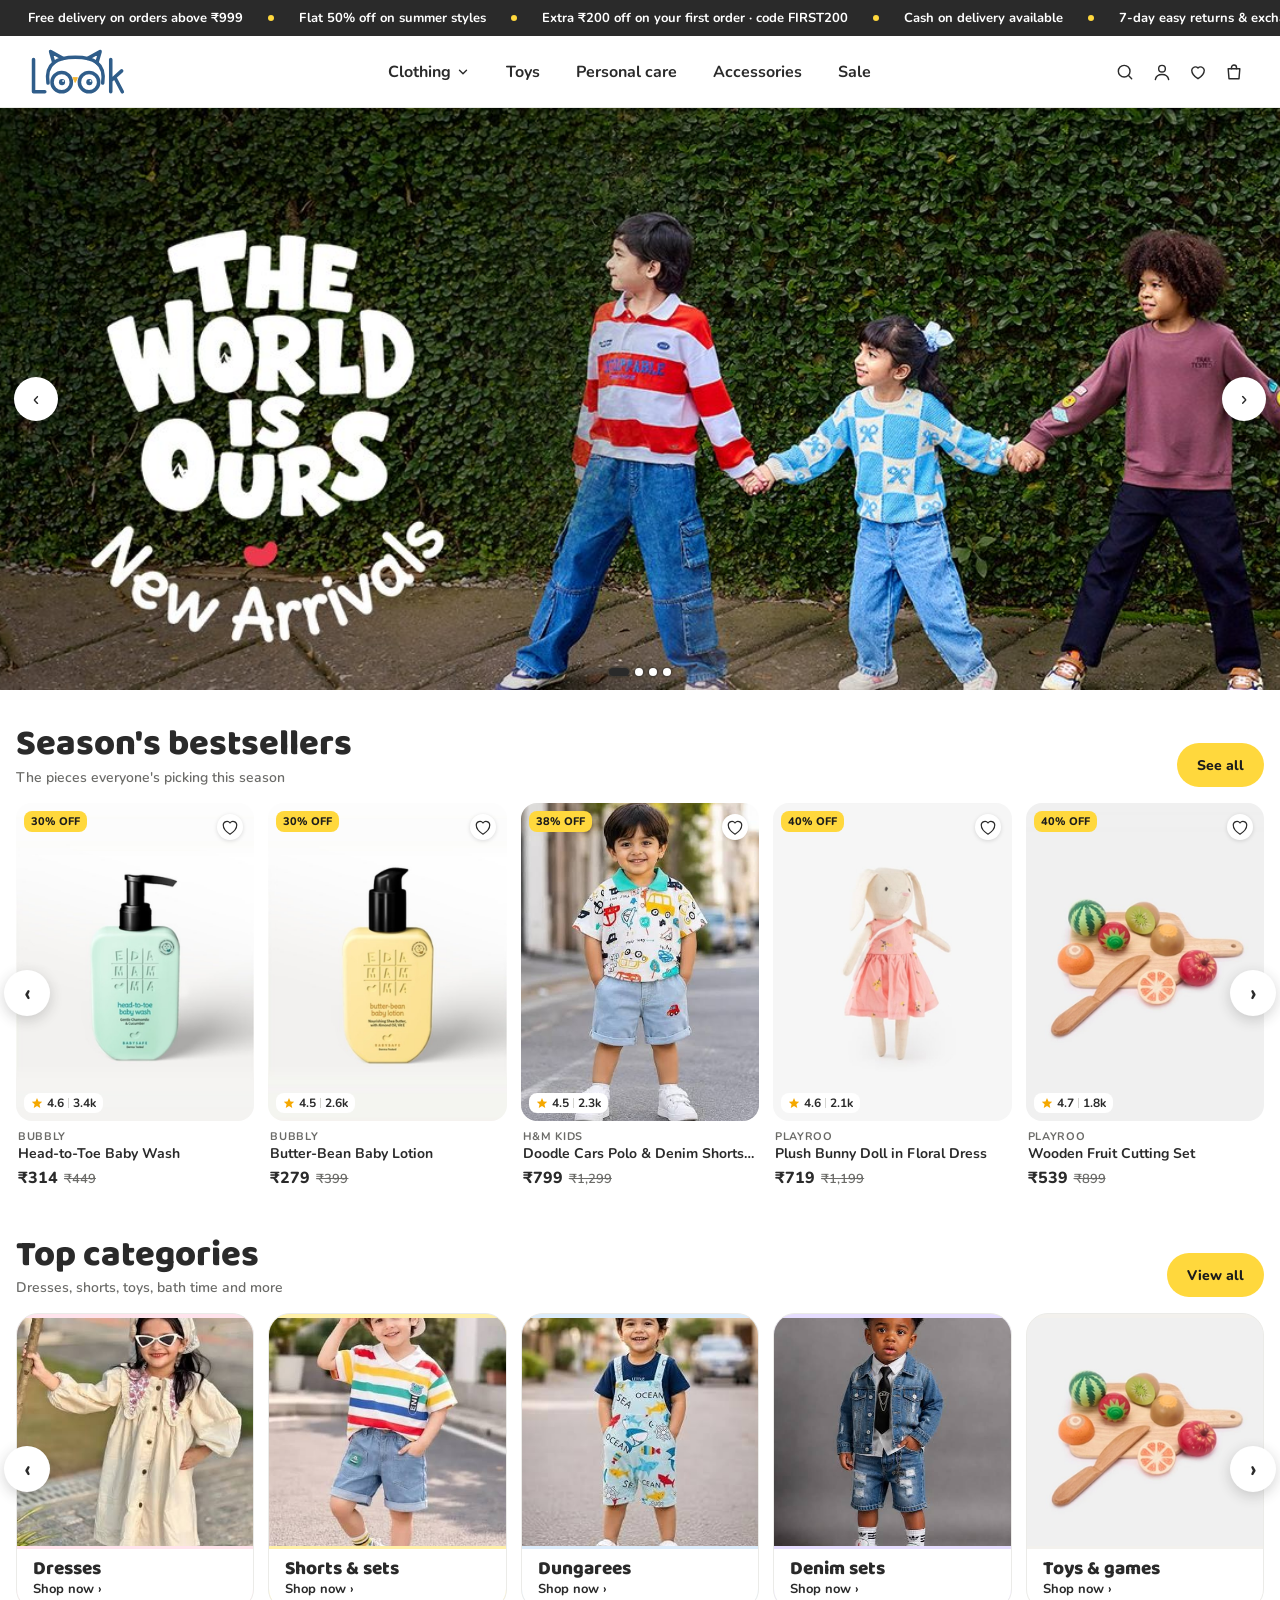
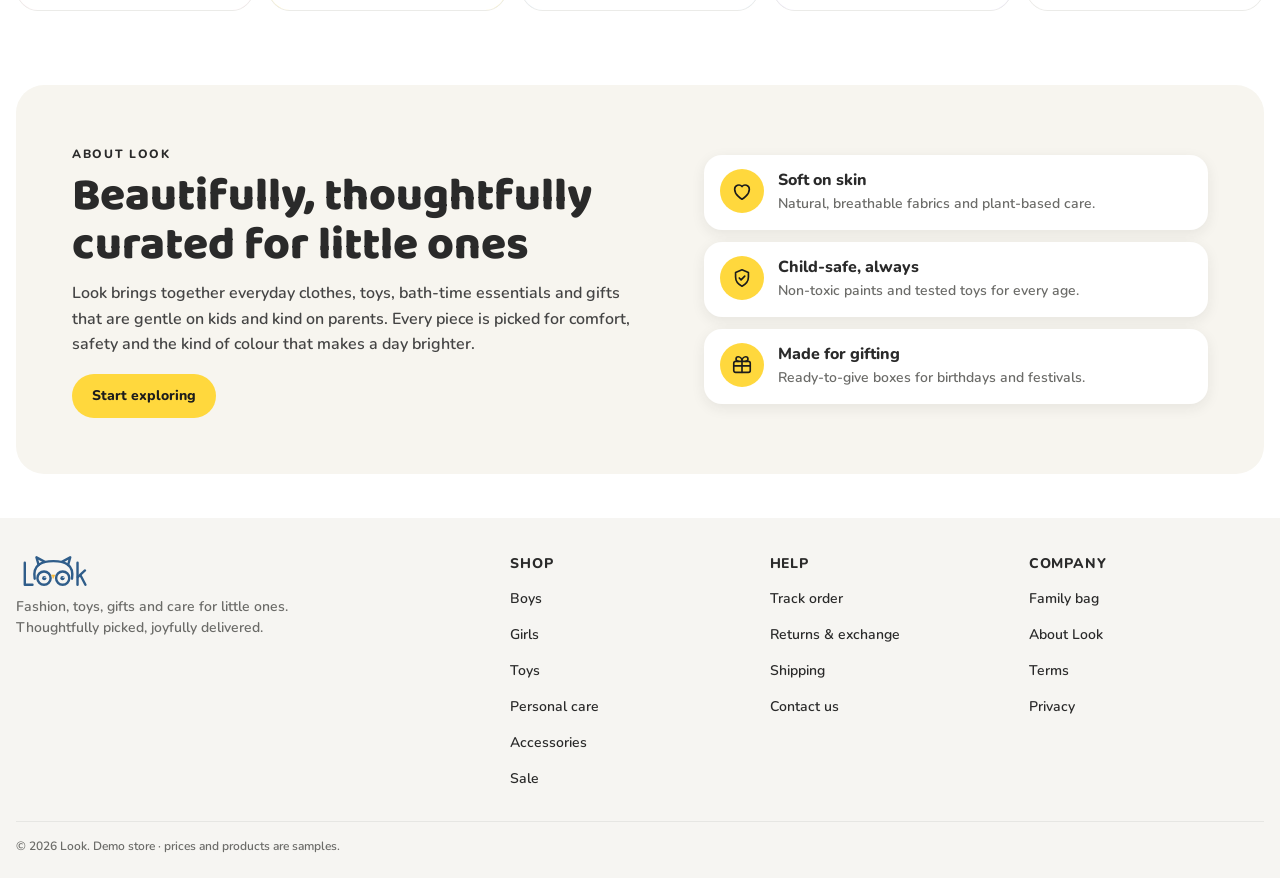
==== commit f10f6567: "Add files via upload" ====
--- a/index.html
+++ b/index.html
@@ -3,7 +3,7 @@
 <head>
 <meta charset="utf-8">
 <meta name="viewport" content="width=device-width, initial-scale=1">
-<title>Look – Kids Fashion</title>
+<title>Look – Kids Fashion, Toys, Gifts &amp; Care</title>
 <link rel="preconnect" href="https://fonts.googleapis.com">
 <link rel="preconnect" href="https://fonts.gstatic.com" crossorigin>
 <link href="https://fonts.googleapis.com/css2?family=Baloo+2:wght@400;500;600;700;800&family=Fredoka:wght@400;500;600&family=Nunito:wght@400;600;700;800&display=swap" rel="stylesheet">
@@ -12,25 +12,11 @@
 <link rel="stylesheet" href="styles.css">
 <link rel="stylesheet" href="theme.css">
 </head>
-<body data-listing="1">
-<div id="locwrap"></div>
-<div class="rows">
-  <div class="scroll" id="quick" role="group" aria-label="Quick filters"></div>
-  <div class="scroll tiles" id="tiles" role="group" aria-label="Category"></div>
-  <div class="scroll circs" id="circs" role="group" aria-label="Style"></div>
-</div>
-<div class="head"><p class="count" id="count" aria-live="polite"></p>
-  <div class="ctl">
-    <button class="fbtn" id="fbtn" type="button" aria-haspopup="dialog"><svg width="16" height="16" viewBox="0 0 24 24" fill="none" stroke="currentColor" stroke-width="1.7" stroke-linecap="round"><path d="M3 7h9M16 7h5M3 17h5M12 17h9"/><circle cx="14" cy="7" r="2"/><circle cx="10" cy="17" r="2"/></svg>Filters<em id="fcount">0</em></button>
-    <label class="sr" for="sort">Sort by</label>
-    <select class="sort" id="sort"><option value="rec">Recommended</option><option value="pa">Price: low to high</option><option value="pd">Price: high to low</option><option value="disc">Biggest discount</option><option value="rate">Top rated</option></select>
-  </div>
-</div>
-<div class="active" id="active" aria-label="Active filters"></div>
-<main id="main"><div class="grid" id="grid"></div></main>
-<nav class="fab" id="fab" aria-label="Sort and filter"></nav>
+<body data-home="1">
+<div id="kban-slot"></div>
+<main id="main" class="home"></main>
 <script src="common.js"></script>
-<script src="script.js"></script>
+<script src="home.js"></script>
 <script src="theme.js"></script>
 </body>
 </html>
--- a/theme.css
+++ b/theme.css
@@ -1,7 +1,7 @@
 /* LOOK Kids – step 1: logo, header, banner. Colour/type/character come in later steps. */
-:root{--blue:#2F5D8A;--sky:#fff;--ink:#1f3f5f;--brand:#FFD83D;--brand-d:#7a5c00;--brand-bg:#fff9d6;--brand-line:#ffe58a;--ochre:#FFD83D;--cta-h:#F0BF12;--cta-ink:#1c1c1c;--line:#e6edf2;--card:#fff;--lav:#f3f7fa;--mute:#5d7a94;--k-red:#ff5a5f;--k-blue:#2fa8f0}
+:root{--blue:#2A2A2A;--logo:#2F5D8A;--sky:#fff;--ink:#2A2A2A;--brand:#FFD83D;--brand-d:#7a5c00;--brand-bg:#fff9d6;--brand-line:#ffe58a;--ochre:#FFD83D;--cta-h:#F0BF12;--cta-ink:#1c1c1c;--line:#ebebe8;--card:#fff;--lav:#f5f4f1;--mute:#6b6b68;--k-red:#ff5a5f;--k-blue:#2fa8f0}
 .top{display:grid;grid-template-columns:1fr auto 1fr;align-items:center;padding:6px 10px;gap:0;border-bottom:1px solid #eee;min-height:60px}
-.hl{display:flex;align-items:center;justify-self:start}.hl button{width:42px;height:42px;display:grid;place-items:center;border-radius:50%;color:var(--ink)}.hl button:hover{background:#dcecf7}
+.hl{display:flex;align-items:center;justify-self:start}.hl button{width:42px;height:42px;display:grid;place-items:center;border-radius:50%;color:var(--ink)}.hl button:hover{background:#efeee9}
 #backBtn,.top>.nav+.search,.search.desk{display:none!important}
 .top .logo{justify-self:center;margin:0}
 .tools{justify-self:end;display:flex;gap:0;margin:0!important}
@@ -19,12 +19,12 @@
 @keyframes blink{0%,93%,100%{transform:scaleY(1)}96%{transform:scaleY(.08)}}
 /* drawer */
 .kdr{position:fixed;inset:0;z-index:80;visibility:hidden}.kdr.on{visibility:visible}
-.kdr-bg{position:absolute;inset:0;background:#1f3f5f66;opacity:0;transition:opacity .25s}.kdr.on .kdr-bg{opacity:1}
+.kdr-bg{position:absolute;inset:0;background:#2a2a2a66;opacity:0;transition:opacity .25s}.kdr.on .kdr-bg{opacity:1}
 .kdr-p{position:absolute;left:0;top:0;bottom:0;width:min(320px,86vw);background:#fff;padding:18px 20px;transform:translateX(-100%);transition:transform .28s cubic-bezier(.22,1,.36,1);display:flex;flex-direction:column;gap:2px;overflow:auto}.kdr.on .kdr-p{transform:none}
 .kdr-p .logo{margin:0 0 14px;justify-self:start}
 .kdr-x{position:absolute;right:10px;top:10px;width:42px;height:42px;font-size:28px;line-height:1;color:var(--ink);border-radius:50%}
-.kdr-p a{display:flex;align-items:center;min-height:48px;font:700 18px "Baloo 2";color:var(--ink);border-bottom:1px solid #d9e8f2}
-.kdr-p a.sm{font:600 15px Nunito;color:#47709a}
+.kdr-p a{display:flex;align-items:center;min-height:48px;font:700 18px "Baloo 2";color:var(--ink);border-bottom:1px solid #e6e6e3}
+.kdr-p a.sm{font:600 15px Nunito;color:#666666}
 .kdr-p hr{border:0;margin:10px 0}
 .top .nav{display:none!important}
 /* ===== eyes = the character ===== */
@@ -43,7 +43,7 @@
 .ebox .q{font:400 34px Chewy;color:#2fa8f0;height:34px;opacity:.9;animation:qf 2.6s ease-in-out infinite}@keyframes qf{50%{transform:translateY(-6px) rotate(8deg)}}
 .emptyc .ebox,.empty .ebox{margin-bottom:6px}
 .emptyc h1,.empty h2{font:400 30px Chewy;color:var(--ink)}
-.ksplash{position:fixed;inset:0;z-index:300;background:#fff;display:grid;place-items:center;align-content:center;gap:18px;transition:opacity .35s}.ksplash.out{opacity:0;pointer-events:none}.ksplash p{font:700 15px "Baloo 2";color:#47709a;margin:0;text-align:center}
+.ksplash{position:fixed;inset:0;z-index:300;background:#fff;display:grid;place-items:center;align-content:center;gap:18px;transition:opacity .35s}.ksplash.out{opacity:0;pointer-events:none}.ksplash p{font:700 15px "Baloo 2";color:#666666;margin:0;text-align:center}
 .ksplash .eyes.big{font-size:96px}
 /* ===== banners: plain image carousel ===== */
 .kban{position:relative;margin:0 auto;max-width:1280px;background:#f1f0ee}
@@ -51,12 +51,12 @@
 .kb-s{position:relative;flex:0 0 100%;scroll-snap-align:center;display:block;aspect-ratio:2.05/1;overflow:hidden}
 .kb-s img{display:block;width:100%;height:100%;object-fit:cover;object-position:50% 40%}
 .kb-s:focus-visible{outline:3px solid var(--ink);outline-offset:-3px}
-.kb-dots{position:absolute;left:50%;bottom:10px;transform:translateX(-50%);display:flex;gap:6px;z-index:5}.kb-dots button{width:8px;height:8px;border-radius:50%;background:#fff;border:0;padding:0;box-shadow:0 0 0 1.5px #1f3f5f66}.kb-dots button[aria-current=true]{background:var(--ink);width:20px;border-radius:5px}
+.kb-dots{position:absolute;left:50%;bottom:10px;transform:translateX(-50%);display:flex;gap:6px;z-index:5}.kb-dots button{width:8px;height:8px;border-radius:50%;background:#fff;border:0;padding:0;box-shadow:0 0 0 1.5px #2a2a2a66}.kb-dots button[aria-current=true]{background:var(--ink);width:20px;border-radius:5px}
 .kb-arr{display:none}
 @media(min-width:768px){
  .top{padding:8px 24px;min-height:68px}.top .logo{font-size:44px}
  .kban{margin-top:14px;border-radius:20px;overflow:hidden}
- .kb-arr{display:grid;place-items:center;position:absolute;top:50%;width:44px;height:44px;margin-top:-22px;border-radius:50%;background:#fff;border:0;box-shadow:0 8px 20px -8px #1f3f5f80;font-size:22px;color:var(--ink);z-index:6}.kb-arr.p{left:14px}.kb-arr.n{right:14px}
+ .kb-arr{display:grid;place-items:center;position:absolute;top:50%;width:44px;height:44px;margin-top:-22px;border-radius:50%;background:#fff;border:0;box-shadow:0 8px 20px -8px #2a2a2a80;font-size:22px;color:var(--ink);z-index:6}.kb-arr.p{left:14px}.kb-arr.n{right:14px}
  .kb-dots{bottom:14px}}
 @media(min-width:1300px){.kban{margin-top:18px}}
 @media(prefers-reduced-motion:reduce){.eyes .o,.eyes .o b,.eyes.load,.ebox .q{animation:none!important}}
@@ -81,13 +81,13 @@
 /* ===== step 6: supplied owl logo (L + owl-face OO + K) ===== */
 body{background:var(--sky)}
 .top{background:var(--sky);border-bottom-color:var(--line)}
-.top .logo{display:flex;align-items:center;color:var(--blue)}
-.klogo{display:inline-flex;color:var(--blue)}
+.top .logo{display:flex;align-items:center;color:var(--logo)}
+.klogo{display:inline-flex;color:var(--logo)}
 .klogo svg{height:34px;width:auto;display:block;overflow:visible}
 @media(min-width:768px){.klogo svg{height:42px}}
 .kdr-p .klogo svg{height:36px}
-.eyes.owl{display:inline-flex;color:var(--blue)}
-.eyes.owl svg{overflow:visible;color:var(--blue)!important;stroke:currentColor}
+.eyes.owl{display:inline-flex;color:var(--logo)}
+.eyes.owl svg{overflow:visible;color:var(--logo)!important;stroke:currentColor}
 .eyes.owl .eye,.eyes.owl .pu{transform-box:fill-box;transform-origin:center}
 .eyes.owl .eye{animation:oblink 5.5s infinite}
 @keyframes oblink{0%,92%,100%{transform:scaleY(1)}95%{transform:scaleY(.1)}}
@@ -109,32 +109,32 @@
 @keyframes bar{to{background-position:-200% 0}}
 .ebox .q{color:var(--brand)}
 .emptyc h1,.empty h2{font-family:Fredoka,"Baloo 2",sans-serif;font-weight:500}
-.kb-dots button{box-shadow:0 0 0 1.5px #1f3f5f66}
+.kb-dots button{box-shadow:0 0 0 1.5px #2a2a2a66}
 .cta{color:var(--ink)}
 .cta.bagged,.cta.bagged:not(:disabled):hover{background:var(--blue);border-color:var(--blue);color:#fff}
-.kdr-bg{background:#1f3f5f66}
+.kdr-bg{background:#2a2a2a66}
 @media(prefers-reduced-motion:reduce){.eyes.owl,.eyes.owl .eye,.eyes.owl .pu,.ksplash::after,.klogo{animation:none!important}}
 
 /* ===== step 7: white theme, listing, product details ===== */
 body{background:#fff}.top{background:#fff}
 #locwrap,#quick,.rows{display:none!important}
 .kban{margin-bottom:6px}
-.card{border:1px solid var(--line);background:#fff;cursor:pointer;transition:box-shadow .2s,transform .2s}.card:hover{box-shadow:0 10px 28px -14px #2f5d8a59;transform:translateY(-2px)}
+.card{border:1px solid var(--line);background:#fff;cursor:pointer;transition:box-shadow .2s,transform .2s}.card:hover{box-shadow:0 10px 28px -14px #2a2a2a33;transform:translateY(-2px)}
 .card .name a.pl{display:block;color:inherit;text-decoration:none}.card .name a.pl:hover span{text-decoration:underline}
-.kdr-p a.sm{color:#47709a}
+.kdr-p a.sm{color:#666666}
 /* PDP */
 .pdpg{max-width:1240px;margin:0 auto;padding:0 20px 60px}
 .crumb{display:flex;gap:8px;flex-wrap:wrap;font:600 13px Nunito;color:var(--mute);padding:16px 0 12px}.crumb a{color:var(--mute);text-decoration:none}.crumb a:hover{color:var(--blue)}.crumb b{color:var(--ink);font-weight:700}
 .pdp{display:grid;grid-template-columns:minmax(0,1.15fr) minmax(0,1fr);gap:40px;align-items:start}
 .gal{display:grid;grid-template-columns:76px 1fr;gap:12px;position:sticky;top:84px}
 .gthumbs{display:flex;flex-direction:column;gap:10px}
-.gt{width:76px;aspect-ratio:3/4;border-radius:12px;overflow:hidden;border:2px solid transparent;background:#f3f7fa;padding:0}.gt img{width:100%;height:100%;object-fit:cover;display:block}
+.gt{width:76px;aspect-ratio:3/4;border-radius:12px;overflow:hidden;border:2px solid transparent;background:#f5f4f1;padding:0}.gt img{width:100%;height:100%;object-fit:cover;display:block}
 .gt[aria-current=true]{border-color:var(--blue)}.gt:focus-visible{outline:3px solid var(--brand);outline-offset:2px}
-.gmain{position:relative;aspect-ratio:3/4;border-radius:20px;overflow:hidden;background:#f3f7fa;cursor:zoom-in}
+.gmain{position:relative;aspect-ratio:3/4;border-radius:20px;overflow:hidden;background:#f5f4f1;cursor:zoom-in}
 .gmain img{width:100%;height:100%;object-fit:cover;display:block;transition:transform .35s ease-out,transform-origin .1s}
 .gmain .rate{position:absolute;left:12px;bottom:12px;display:flex;gap:6px;align-items:center;background:#fffffff2;padding:4px 10px;border-radius:8px;font:700 13px Nunito;z-index:2}
 .pheart{position:absolute;right:12px;top:12px;z-index:2}
-.gdots{display:none;position:absolute;left:50%;bottom:12px;transform:translateX(-50%);gap:6px}.gdots i{width:7px;height:7px;border-radius:50%;background:#fff;box-shadow:0 0 0 1px #1f3f5f55}.gdots i.on{background:var(--blue)}
+.gdots{display:none;position:absolute;left:50%;bottom:12px;transform:translateX(-50%);gap:6px}.gdots i{width:7px;height:7px;border-radius:50%;background:#fff;box-shadow:0 0 0 1px #2a2a2a55}.gdots i.on{background:var(--blue)}
 .buy-col{min-width:0}
 .pbrand{font:700 13px Nunito;letter-spacing:.8px;text-transform:uppercase;color:var(--blue);margin:0 0 6px}
 .ptitle{font:600 28px/1.2 Fredoka,"Baloo 2",sans-serif;color:var(--ink);margin:0 0 12px}
@@ -155,12 +155,12 @@
 .cta.big{flex:1;min-height:54px;font-size:17px;border-radius:14px;position:relative;overflow:hidden}
 .cta.big.busy{pointer-events:none}.cta.big.ok{background:var(--green);border-color:var(--green);color:#fff}
 .cta.big .tk{stroke-dasharray:24;stroke-dashoffset:24;animation:tick .35s .05s forwards}@keyframes tick{to{stroke-dashoffset:0}}
-.spin{width:18px;height:18px;border-radius:50%;border:3px solid #1f3f5f33;border-top-color:var(--ink);animation:sp .6s linear infinite}@keyframes sp{to{transform:rotate(360deg)}}
+.spin{width:18px;height:18px;border-radius:50%;border:3px solid #2a2a2a33;border-top-color:var(--ink);animation:sp .6s linear infinite}@keyframes sp{to{transform:rotate(360deg)}}
 .cta.big.morph{animation:morph .5s cubic-bezier(.3,1.5,.5,1)}@keyframes morph{0%{transform:scale(.94)}60%{transform:scale(1.04)}100%{transform:scale(1)}}
 .cta.bagged svg{transition:transform .2s}.cta.bagged:hover svg{transform:translateX(4px)}
-.flyimg{position:fixed;z-index:400;object-fit:cover;border-radius:14px;box-shadow:0 12px 28px -8px #1f3f5f80;pointer-events:none}
+.flyimg{position:fixed;z-index:400;object-fit:cover;border-radius:14px;box-shadow:0 12px 28px -8px #2a2a2a80;pointer-events:none}
 .wbtn{display:flex;align-items:center;justify-content:center;gap:8px;min-width:140px;border:1.5px solid var(--blue);border-radius:14px;color:var(--blue);font:700 15px "Baloo 2";background:#fff;transition:background .2s}
-.wbtn:hover{background:#f3f7fa}.wbtn svg{fill:none;stroke:currentColor;stroke-width:1.9;transition:fill .2s,stroke .2s}
+.wbtn:hover{background:#f5f4f1}.wbtn svg{fill:none;stroke:currentColor;stroke-width:1.9;transition:fill .2s,stroke .2s}
 .wbtn[aria-pressed=true]{background:#fff5dc;border-color:var(--brand)}.wbtn[aria-pressed=true] svg{fill:#e8453c;stroke:#e8453c}
 .wbtn .hi{display:grid}.wbtn.pop .hi{animation:hpop .5s cubic-bezier(.3,1.6,.5,1)}@keyframes hpop{0%{transform:scale(.6)}50%{transform:scale(1.45)}100%{transform:scale(1)}}
 .pheart.pop span{animation:hpop .5s cubic-bezier(.3,1.6,.5,1)}
@@ -169,7 +169,7 @@
 .pdel form{display:flex;gap:8px}.pdel input{flex:1;min-width:0;height:44px;border:1.5px solid var(--line);border-radius:10px;padding:0 12px;font:600 15px Nunito}.pdel input:focus{border-color:var(--blue);outline:0}
 .pdel form button{padding:0 18px;border-radius:10px;font:800 13px Nunito;color:var(--blue);border:1.5px solid var(--blue);text-transform:uppercase;letter-spacing:.5px}
 .pdel p{margin:10px 0 0;font:600 14px Nunito;color:var(--ink)}.pdel p.bad{color:var(--lowtxt)}
-.trust{list-style:none;margin:0 0 18px;padding:0;display:grid;grid-template-columns:repeat(3,1fr);gap:10px}.trust li{display:flex;flex-direction:column;align-items:center;gap:6px;text-align:center;font:700 12px Nunito;color:var(--ink);background:#f3f7fa;border-radius:12px;padding:12px 6px}.trust svg{color:var(--blue)}
+.trust{list-style:none;margin:0 0 18px;padding:0;display:grid;grid-template-columns:repeat(3,1fr);gap:10px}.trust li{display:flex;flex-direction:column;align-items:center;gap:6px;text-align:center;font:700 12px Nunito;color:var(--ink);background:#f5f4f1;border-radius:12px;padding:12px 6px}.trust svg{color:var(--blue)}
 .acc details{border-top:1px solid var(--line)}.acc details:last-child{border-bottom:1px solid var(--line)}
 .acc summary{list-style:none;display:flex;justify-content:space-between;align-items:center;min-height:56px;font:700 16px "Baloo 2";color:var(--ink);cursor:pointer}.acc summary::-webkit-details-marker{display:none}
 .acc summary::after{content:"+";font:400 26px/1 Nunito;color:var(--blue);transition:transform .2s}.acc details[open] summary::after{content:"–"}
@@ -181,34 +181,34 @@
 .rv{padding:12px 0;border-top:1px solid var(--line)}.rv>div{display:flex;justify-content:space-between}.rv b{font:700 14px Nunito}.rv p{margin:6px 0 4px!important}.rv small{font:600 12px Nunito;color:var(--gtxt)}
 .more{margin-top:48px}.more h2{font:600 24px Fredoka,"Baloo 2",sans-serif;color:var(--ink);margin:0 0 16px}
 .mrow{display:grid;grid-auto-flow:column;grid-auto-columns:minmax(180px,220px);gap:16px;overflow-x:auto;scrollbar-width:none;padding-bottom:6px}.mrow::-webkit-scrollbar{display:none}
-.mcard{display:flex;flex-direction:column;gap:2px;text-decoration:none;color:var(--ink);font:600 13px Nunito}.mcard b{font:700 14px "Baloo 2"}.mcard .mi{aspect-ratio:3/4;border-radius:14px;overflow:hidden;background:#f3f7fa;margin-bottom:6px}.mcard img{width:100%;height:100%;object-fit:cover;transition:transform .3s}.mcard:hover img{transform:scale(1.05)}
+.mcard{display:flex;flex-direction:column;gap:2px;text-decoration:none;color:var(--ink);font:600 13px Nunito}.mcard b{font:700 14px "Baloo 2"}.mcard .mi{aspect-ratio:3/4;border-radius:14px;overflow:hidden;background:#f5f4f1;margin-bottom:6px}.mcard img{width:100%;height:100%;object-fit:cover;transition:transform .3s}.mcard:hover img{transform:scale(1.05)}
 .mcard p{margin:2px 0 0}.mcard s{color:var(--mute)}.mcard em{color:var(--gtxt);font-style:normal;font-weight:800}
 .szt{width:100%;border-collapse:collapse;font:600 14px Nunito}.szt th,.szt td{padding:12px 8px;border-bottom:1px solid var(--line);text-align:center}.szt thead th{color:var(--mute);font-size:12px;text-transform:uppercase}
 @media(max-width:699px){
  .pdpg{padding:0 0 110px}.crumb{display:none}
  .pdp{grid-template-columns:1fr;gap:0}.gal{position:static;grid-template-columns:1fr}.gthumbs{display:none}.gmain{border-radius:0;aspect-ratio:4/5;cursor:default}.gdots{display:flex}
  .buy-col{padding:16px}.ptitle{font-size:22px}
- .buy{position:fixed;left:0;right:0;bottom:0;z-index:50;margin:0;padding:10px 14px calc(10px + env(safe-area-inset-bottom));background:#fff;box-shadow:0 -8px 24px -12px #1f3f5f55}
+ .buy{position:fixed;left:0;right:0;bottom:0;z-index:50;margin:0;padding:10px 14px calc(10px + env(safe-area-inset-bottom));background:#fff;box-shadow:0 -8px 24px -12px #2a2a2a55}
  .more{padding:0 16px}}
 @media(prefers-reduced-motion:reduce){.cta.big,.gmain img{animation:none!important;transition:none}}
 /* login in Look colours */
-body.loginpg{background:linear-gradient(180deg,#eaf5fb 0,#f6fafd 55%,#fff 100%)}
+body.loginpg{background:linear-gradient(180deg,#f2f1ee 0,#faf9f7 55%,#fff 100%)}
 .acard{box-shadow:0 18px 50px #2f5d8a1f,0 1px 3px #0000000d}
-.promo{background:linear-gradient(120deg,#dcedf8,#eaf5fb 60%,#fff6dc)!important;color:#1f3f5f!important}
+.promo{background:linear-gradient(120deg,#dcedf8,#f2f1ee 60%,#fff6dc)!important;color:#2a2a2a!important}
 .pt h2{color:var(--blue)!important}
-.code{background:linear-gradient(90deg,#f7b731,#fac95a)!important;color:#1f3f5f!important;box-shadow:0 8px 16px #f7b73150!important}
-.code i{border-right-color:#1f3f5f60!important}
+.code{background:linear-gradient(90deg,#f7b731,#fac95a)!important;color:#2a2a2a!important;box-shadow:0 8px 16px #f7b73150!important}
+.code i{border-right-color:#2a2a2a60!important}
 .pbadge{background:linear-gradient(#2f5d8a,#4b7fb0)!important;color:#fff!important;box-shadow:0 8px 16px #2f5d8a40!important}
 .heart[aria-pressed=true] svg{fill:#e8453c;stroke:#e8453c}
 .auth a,.form a{color:var(--blue)}
-.gcta{background:linear-gradient(120deg,#eaf5fb,#fff6dc)!important;border-color:#cfe3f1!important}
+.gcta{background:linear-gradient(120deg,#f2f1ee,#fff6dc)!important;border-color:#e0dfdb!important}
 
 @media(min-width:700px) and (max-width:899px){
  .pdpg{padding:0 20px 60px}.crumb{display:none}.pdp{gap:24px;padding-top:16px}
  .gal{grid-template-columns:1fr;top:76px;gap:10px}.gthumbs{flex-direction:row;order:2}.gt{width:64px}.gmain{border-radius:16px}
  .ptitle{font-size:24px}}
 .empty{padding-bottom:110px}
-.gcta,.gbar,.shopt{background:linear-gradient(120deg,#eaf5fb,#fff6dc)!important;border-color:#cfe3f1!important}
+.gcta,.gbar,.shopt{background:linear-gradient(120deg,#f2f1ee,#fff6dc)!important;border-color:#e0dfdb!important}
 .msg2.me{color:var(--ink)}.msg2.me small{color:#6b5300}
 
 /* ===== step 8: sunny-yellow CTAs, near-black text, darker hover ===== */
@@ -231,3 +231,188 @@
  .psz{display:grid;grid-template-columns:repeat(6,1fr);gap:6px}
  .psz .size{min-width:0;width:100%;height:46px;padding:0;border-radius:10px;font-size:14px;flex:none}
  .psz .size small{font-size:9px;line-height:1.1}}
+
+/* ===== drawer accordion ===== */
+.dn{display:block}.dg{border-bottom:1px solid #e6e6e3}
+.kdr-p .dh{display:flex;align-items:center;justify-content:space-between;width:100%;min-height:48px;font:700 18px "Baloo 2";color:var(--ink);text-align:left;border-bottom:0}
+.kdr-p a.dh.flat{border-bottom:1px solid #e6e6e3}.dh em{font-style:normal;background:var(--brand);color:#1c1c1c;border-radius:8px;padding:0 8px;font:800 13px Nunito}
+.dh svg{transition:transform .2s}.dh[aria-expanded=true] svg{transform:rotate(180deg)}
+.dp{padding:0 0 8px 12px}.dp[hidden]{display:none}.kdr-p .dp a{min-height:40px;font:600 15px Nunito;color:#666666;border:0}
+/* ===== catbar (shop page) ===== */
+.catbar{display:flex;gap:8px;overflow-x:auto;padding:12px 16px;max-width:1280px;margin:0 auto;scrollbar-width:none}.catbar::-webkit-scrollbar{display:none}
+.catbar a,.catbar button{flex:none;min-height:40px;display:inline-flex;align-items:center;padding:0 16px;border-radius:999px;border:1.5px solid #e6e6e3;background:#fff;color:var(--ink);font:700 14px Nunito;text-decoration:none}
+.catbar a[aria-current=true],.catbar .on{background:var(--blue);border-color:var(--blue);color:#fff}
+/* ===== designed offer slides ===== */
+.kd{container-type:inline-size;display:flex;align-items:center;text-decoration:none;color:var(--ink);padding:0 6cqw;gap:3cqw;background:linear-gradient(120deg,var(--b1),var(--b2))}
+.kd-toys{--b1:#fff3c4;--b2:#ffd9a0}.kd-care{--b1:#d9f3ea;--b2:#c4e6f7}.kd-gift{--b1:#efe6ff;--b2:#ffd9e6}
+.kd-t{flex:1 1 50%;min-width:0}.kd-t small{display:block;font:800 clamp(10px,1.7cqw,15px) Nunito;letter-spacing:.14em;color:var(--blue);margin-bottom:1cqw}
+.kd-t h2{font:800 clamp(24px,6.4cqw,70px)/1.02 "Baloo 2";color:var(--blue);margin:0}
+.kd-t p{font:600 clamp(12px,2cqw,20px) Nunito;margin:1.2cqw 0 2cqw;color:#444444}
+.kd-b{display:inline-flex;align-items:center;min-height:clamp(34px,5cqw,52px);padding:0 clamp(14px,2.6cqw,28px);border-radius:999px;background:var(--brand);color:#1c1c1c;font:800 clamp(12px,1.8cqw,18px) Nunito}
+.kd:hover .kd-b{background:var(--cta-h)}
+.kd-a{flex:1 1 46%;display:flex;justify-content:center;align-items:center;min-width:0}
+.kd-a img{width:27%;aspect-ratio:1;object-fit:cover;border:.9cqw solid #fff;border-radius:1.4cqw;box-shadow:0 .8cqw 2cqw #2a2a2a26;margin:0 -1.2cqw;transform:rotate(-7deg)}
+.kd-a img:nth-child(2){transform:rotate(3deg) translateY(-2cqw);z-index:1;width:31%}.kd-a img:nth-child(3){transform:rotate(9deg)}
+@media(max-width:599px){.kd-t p{display:none}.kd-t h2{font-size:clamp(20px,7cqw,34px)}.kd-a img:nth-child(3){display:none}.kd-a img{width:40%}.kd-a img:nth-child(2){width:44%}}
+/* ===== home ===== */
+.ann{background:var(--blue);color:#fff;text-align:center;font:700 13px Nunito;padding:0 12px;min-height:34px;display:grid;place-items:center}
+.ann p{margin:0;transition:opacity .25s}.ann p.o{opacity:0}.ann b{color:var(--brand)}
+.home{padding-bottom:0}.hc{max-width:1280px;margin:0 auto;padding-left:16px;padding-right:16px}
+.hsec{margin-top:36px}.hpad{height:0}
+.hh{margin-bottom:14px}.hh.row{display:flex;justify-content:space-between;align-items:flex-end;gap:12px}
+.hh h2{font:800 clamp(22px,3vw,32px)/1.1 "Baloo 2";color:var(--blue);margin:0}.hh p{margin:2px 0 0;font:600 14px Nunito;color:var(--mute)}
+.cd{font-variant-numeric:tabular-nums;background:var(--brand);color:#1c1c1c;border-radius:8px;padding:1px 8px}
+.hva{font:800 14px Nunito;color:var(--blue);text-decoration:underline;text-underline-offset:3px;min-height:44px;display:inline-flex;align-items:center}
+.hcats{display:flex;gap:14px;overflow-x:auto;padding-top:18px;padding-bottom:4px;scrollbar-width:none;justify-content:flex-start}.hcats::-webkit-scrollbar{display:none}
+.hcats a{flex:none;width:84px;text-align:center;text-decoration:none;color:var(--ink)}
+.hcats span{display:block;width:76px;height:76px;margin:0 auto 6px;border-radius:50%;overflow:hidden;background:#f2f1ee;border:3px solid #fff;box-shadow:0 0 0 2px var(--brand);transition:transform .2s}
+.hcats a:hover span{transform:translateY(-3px) scale(1.04)}.hcats img{width:100%;height:100%;object-fit:cover}
+.hcats b{font:700 13px Nunito}
+@media(min-width:900px){.hcats{justify-content:center;gap:34px}.hcats a{width:120px}.hcats span{width:104px;height:104px}.hcats b{font-size:15px}}
+/* offers bento */
+.offers2{display:grid;gap:12px;grid-template-columns:1fr 1fr}
+.of{position:relative;display:flex;align-items:flex-end;justify-content:space-between;border-radius:20px;padding:16px;min-height:150px;overflow:hidden;text-decoration:none;color:var(--ink);text-align:left;transition:transform .2s,box-shadow .2s}
+.of:hover{transform:translateY(-3px);box-shadow:0 10px 24px #2a2a2a1f}.of:focus-visible{outline:3px solid var(--blue);outline-offset:2px}
+.of div{position:relative;z-index:1;max-width:62%}.of small{font:800 11px Nunito;letter-spacing:.12em;color:var(--blue)}
+.of h3{font:800 clamp(19px,2.4vw,28px)/1.05 "Baloo 2";color:var(--blue);margin:2px 0 0}.of p{font:600 13px Nunito;margin:4px 0 10px;color:#444444}
+.of>img{position:absolute;right:-8px;top:50%;width:46%;max-width:150px;transform:translateY(-50%) rotate(6deg);border-radius:14px;border:3px solid #fff;box-shadow:0 6px 16px #2a2a2a26}
+.ob{display:inline-flex;align-items:center;min-height:36px;padding:0 14px;border-radius:999px;background:var(--brand);color:#1c1c1c;font:800 13px Nunito}.of:hover .ob{background:var(--cta-h)}
+.of-toys{background:linear-gradient(120deg,#fff3c4,#ffd9a0)}.of-care{background:#d9f3ea}.of-gift{background:#efe6ff}.of-acc{background:#efeee9}
+.of-code{background:#fff;border:2px dashed var(--blue);cursor:pointer;flex-direction:column;align-items:flex-start;justify-content:center}.of-code div{max-width:100%}.of-code .ob{margin-top:4px}
+.of-toys.big{grid-column:1/-1;min-height:190px}.of-toys.big>img:nth-of-type(2){display:none}
+.of-code{grid-column:1/-1}
+@media(min-width:900px){.offers2{grid-template-columns:repeat(4,1fr);grid-template-rows:200px 200px}
+ .of-toys.big{grid-column:1/3;grid-row:1/3;min-height:0;padding:28px}.of-toys.big h3{font-size:44px}.of-toys.big p{font-size:16px}.of-toys.big>img{width:36%;max-width:none}
+ .of-toys.big>img:nth-of-type(2){display:block;right:30%;top:auto;bottom:-10px;transform:rotate(-8deg);width:30%}
+ .of-code{grid-column:auto}.of{min-height:0}}
+/* product tiles */
+.xt{position:relative;min-width:0}
+.xm{position:relative;display:block;aspect-ratio:3/4;border-radius:16px;overflow:hidden;background:#f4f3ef}.xm img{width:100%;height:100%;object-fit:cover;transition:transform .35s}.xt:hover .xm img{transform:scale(1.04)}
+.xd{position:absolute;left:8px;top:8px;background:var(--brand);color:#1c1c1c;font:800 11px Nunito;font-style:normal;border-radius:8px;padding:3px 7px}
+.xr{position:absolute;left:8px;bottom:8px;display:flex;align-items:center;gap:4px;background:#fff;border-radius:8px;padding:2px 7px;font:800 12px Nunito;color:var(--ink)}.xr svg{width:12px;height:12px;color:#f5a800;fill:currentColor}.xr i{width:1px;height:10px;background:#d4d4d0}.xr{font-weight:700}
+.xw{position:absolute;right:2px;top:2px;z-index:2}
+.xw.pop span{animation:hpop .45s}@keyframes hpop{40%{transform:scale(1.35)}}
+.xi{display:block;padding:8px 2px 0;text-decoration:none;color:var(--ink)}.xi small{display:block;font:700 11px Nunito;letter-spacing:.06em;text-transform:uppercase;color:var(--mute)}
+.xi b{display:block;font:700 14px/1.25 Nunito;margin:1px 0 3px;overflow:hidden;display:-webkit-box;-webkit-line-clamp:2;-webkit-box-orient:vertical}
+.xp strong{font:800 16px Nunito}.xp s{font:600 13px Nunito;color:var(--mute);margin-left:6px}
+.hrow{display:flex;gap:14px;overflow-x:auto;scroll-snap-type:x proximity;padding-bottom:10px;scrollbar-width:thin}.hrow .xt{flex:0 0 44%;scroll-snap-align:start}
+@media(min-width:700px){.hrow .xt{flex-basis:28%}}@media(min-width:1000px){.hrow .xt{flex-basis:calc((100% - 56px)/5)}}
+.htabs{display:flex;gap:8px;overflow-x:auto;margin-bottom:16px;scrollbar-width:none}.htabs::-webkit-scrollbar{display:none}
+.htabs button{flex:none;min-height:40px;padding:0 16px;border-radius:999px;border:1.5px solid #e6e6e3;background:#fff;font:700 14px Nunito;color:var(--ink)}
+.htabs button[aria-selected=true]{background:var(--blue);border-color:var(--blue);color:#fff}.htabs button:focus-visible{outline:3px solid var(--brand);outline-offset:2px}
+.hgrid{display:grid;grid-template-columns:repeat(2,1fr);gap:18px 12px}@media(min-width:700px){.hgrid{grid-template-columns:repeat(3,1fr);gap:22px 16px}}@media(min-width:1000px){.hgrid{grid-template-columns:repeat(4,1fr)}}
+/* budget */
+.bud{display:grid;grid-template-columns:1fr 1fr;gap:12px}@media(min-width:800px){.bud{grid-template-columns:repeat(4,1fr)}}
+.bud a{display:flex;flex-direction:column;border-radius:18px;padding:18px;min-height:120px;text-decoration:none;color:var(--ink);transition:transform .2s}.bud a:hover{transform:translateY(-3px)}
+.bud small{font:700 13px Nunito}.bud b{font:800 28px "Baloo 2";color:var(--blue);line-height:1.1}.bud span{margin-top:auto;font:800 13px Nunito;color:var(--blue)}
+.bud .b0{background:#fff3c4}.bud .b1{background:#d9f3ea}.bud .b2{background:#efe6ff}.bud .b3{background:#efeee9}
+/* group banner */
+.gbanner{display:flex;align-items:center;gap:18px;flex-wrap:wrap;background:var(--blue);color:#fff;border-radius:24px;padding:24px;text-decoration:none}
+.gb-o{width:72px;color:#fff}.gb-o .eyes{color:#fff!important}.gb-o svg{color:#fff!important;width:72px}
+.gbanner div{flex:1 1 240px}.gbanner small{font:800 11px Nunito;letter-spacing:.12em;color:var(--brand)}
+.gbanner h2{font:800 clamp(22px,3vw,32px)/1.1 "Baloo 2";margin:2px 0 6px;color:#fff}.gbanner p{margin:0;font:600 14px Nunito;color:#d6e6f5}
+.gb-b{display:inline-flex;align-items:center;min-height:46px;padding:0 22px;border-radius:999px;background:var(--brand);color:#1c1c1c;font:800 15px Nunito}.gbanner:hover .gb-b{background:var(--cta-h)}
+/* trust + footer */
+.feat{display:grid;grid-template-columns:1fr 1fr;gap:12px}@media(min-width:800px){.feat{grid-template-columns:repeat(4,1fr)}}
+.feat div{display:flex;flex-direction:column;gap:2px;padding:16px;border-radius:16px;background:#f6f5f2;color:var(--blue)}.feat b{font:800 15px Nunito;color:var(--ink);margin-top:6px}.feat span{font:600 13px Nunito;color:var(--mute)}
+.hf{margin-top:44px;background:#f6f5f2;padding:36px 0 24px}.hfg{display:grid;grid-template-columns:1fr 1fr;gap:24px}.hfb{grid-column:1/-1}
+@media(min-width:800px){.hfg{grid-template-columns:2fr 1fr 1fr 1fr}.hfb{grid-column:auto}}
+.hfb p{font:600 14px/1.5 Nunito;color:var(--mute);max-width:320px}.hf h3{font:800 14px Nunito;color:var(--blue);margin:0 0 8px;letter-spacing:.06em;text-transform:uppercase}
+.hf a{display:flex;align-items:center;min-height:36px;font:600 14px Nunito;color:var(--ink);text-decoration:none}.hf a:hover{text-decoration:underline}
+.hfc{margin:24px 0 0;font:600 12px Nunito;color:var(--mute);border-top:1px solid #e6e6e3;padding-top:16px}
+@media(prefers-reduced-motion:reduce){.ann p,.of,.bud a,.xm img,.hcats span{transition:none}.xw.pop span{animation:none}}
+@media(min-width:900px){.of-toys.big div{max-width:44%}.of-toys.big>img:first-of-type{right:-2%;top:46%;width:30%}.of-toys.big>img:nth-of-type(2){right:26%;bottom:6%;top:auto;width:26%}.of-toys.big h3{font-size:40px}}
+@media(max-width:899px){.of-acc{grid-column:1/-1}.hcats b{white-space:nowrap}}
+
+/* ===== marquee ===== */
+.mq{background:var(--blue);color:#fff;overflow:hidden;font:700 13px Nunito;height:36px;display:flex;align-items:center}
+.mq-t{display:flex;width:max-content;animation:mq 38s linear infinite}.mq:hover .mq-t{animation-play-state:paused}
+.mq-r{display:flex;flex:none}.mq-r span{padding:0 28px;white-space:nowrap;position:relative}.mq-r span::after{content:"";position:absolute;right:-3px;top:50%;width:6px;height:6px;margin-top:-3px;border-radius:50%;background:var(--brand)}
+@keyframes mq{to{transform:translateX(-50%)}}
+@media(prefers-reduced-motion:reduce){.mq-t{animation:none;width:auto;justify-content:center}.mq-r[aria-hidden]{display:none}.mq-r span:nth-child(n+3){display:none}}
+/* ===== desktop header ===== */
+.dnav{display:none}
+@media(min-width:1024px){
+ .top{display:flex!important;flex-wrap:wrap;align-items:center;padding:8px 28px;gap:0;min-height:72px;position:relative}
+ .top .logo{order:0;justify-self:auto;margin:0 24px 0 0}.top .logo .klogo svg{height:46px}
+ .dnav{display:flex;order:1;flex:1;justify-content:center;gap:4px}
+ .hl{order:2}.hl #kMenu{display:none}.tools{order:3}
+ .dl{display:inline-flex;align-items:center;gap:5px;min-height:44px;padding:0 16px;border-radius:999px;font:700 16px Nunito;color:var(--ink);text-decoration:none;background:none;border:0;cursor:pointer;transition:background .15s}
+ .dl:hover,.dd:focus-within .dl,.dl[aria-expanded=true]{background:#f2f1ee}.dl:focus-visible{outline:3px solid var(--brand);outline-offset:1px}
+ .dl.sale{color:var(--ink)}
+ .dl svg{transition:transform .2s}.dl[aria-expanded=true] svg{transform:rotate(180deg)}
+ .dd{position:relative}.dm{position:absolute;left:50%;top:100%;transform:translate(-50%,6px);min-width:210px;background:#fff;border:1px solid #e6e6e3;border-radius:16px;box-shadow:0 14px 34px #2a2a2a26;padding:8px;opacity:0;visibility:hidden;transition:opacity .18s,transform .18s;z-index:40}
+ .dd:hover .dm,.dd:focus-within .dm,.dl[aria-expanded=true]+.dm{opacity:1;visibility:visible;transform:translate(-50%,0)}
+ .dm a{display:flex;align-items:center;min-height:42px;padding:0 14px;border-radius:10px;font:700 15px Nunito;color:var(--ink);text-decoration:none}.dm a:hover,.dm a:focus-visible{background:#f2f1ee}
+ .dm hr{border:0;border-top:1px solid #ebebe8;margin:6px 8px}
+ .top.searching .finder{flex:0 0 100%;order:9;padding:8px 0 4px}
+ .kdr{display:none}
+}
+/* ===== banners (all designed) ===== */
+.kb-s{aspect-ratio:1.9/1}@media(min-width:700px){.kb-s{aspect-ratio:2.6/1}}@media(min-width:1100px){.kb-s{aspect-ratio:3.2/1}}
+.kd-sum{--b1:#fff0a8;--b2:#ffd34d}.kd-acc{--b1:#efeee9;--b2:#e4e1d8}
+.kd-sum .kd-a img{aspect-ratio:3/4}.kd-sum .kd-a img{width:24%}.kd-sum .kd-a img:nth-child(2){width:27%}
+.kd-t h2{font-size:clamp(24px,5.6cqw,62px)}
+@media(max-width:599px){.kd-sum .kd-a img{width:34%}.kd-sum .kd-a img:nth-child(2){width:38%}.kd-t h2{font-size:clamp(20px,7.4cqw,34px)}}
+/* ===== home sections v3 ===== */
+.sec-h{display:flex;justify-content:space-between;align-items:flex-end;gap:12px;margin-bottom:16px}
+.sec-h h2{font:800 clamp(24px,3.2vw,36px)/1.05 "Baloo 2";color:var(--blue);margin:0}.sec-h p{margin:4px 0 0;font:600 14px Nunito;color:var(--mute)}
+.seeall{display:inline-flex;align-items:center;gap:6px;min-height:44px;padding:0 20px;border-radius:999px;background:var(--brand);color:#1c1c1c;font:800 14px Nunito;text-decoration:none;white-space:nowrap}.seeall:hover{background:var(--cta-h)}
+.car{position:relative}.car .hrow,.car .crow{scroll-behavior:smooth}
+.car-arr{display:none}
+@media(min-width:900px){.car-arr{display:grid;place-items:center;position:absolute;top:42%;width:46px;height:46px;border-radius:50%;background:#fff;border:0;box-shadow:0 4px 14px #2a2a2a33;color:var(--blue);font:700 24px/1 Nunito;cursor:pointer;z-index:3}.car-arr.p{left:-12px}.car-arr.n{right:-12px}.car-arr:hover{background:var(--brand);color:#1c1c1c}.car-arr:focus-visible{outline:3px solid var(--blue)}}
+.crow{display:flex;gap:14px;overflow-x:auto;scroll-snap-type:x proximity;padding-bottom:10px;scrollbar-width:none}.crow::-webkit-scrollbar{display:none}
+.cc{flex:0 0 72%;scroll-snap-align:start;position:relative;display:flex;flex-direction:column;justify-content:flex-end;aspect-ratio:4/5;border-radius:22px;overflow:hidden;text-decoration:none;padding:16px;color:var(--ink);background:var(--bg,#f2f1ee);transition:transform .2s}
+.cc:hover{transform:translateY(-4px)}.cc:focus-visible{outline:3px solid var(--blue);outline-offset:2px}
+@media(min-width:600px){.cc{flex-basis:38%}}@media(min-width:1000px){.cc{flex-basis:calc((100% - 56px)/5)}}
+.cc .cim{position:absolute;inset:0 0 28% 0;display:grid;place-items:center}.cc .cim img{width:100%;height:100%;object-fit:cover}.cc .cim.pad img{width:78%;height:auto;object-fit:contain}
+.cc b{position:relative;font:800 20px/1.1 "Baloo 2";color:var(--blue)}.cc span{position:relative;font:700 13px Nunito;margin-top:4px;display:flex;align-items:center;gap:4px}
+.story{margin-top:56px;background:#f7f5ef;border-radius:28px;padding:clamp(24px,5vw,56px);display:grid;gap:28px;align-items:center}
+@media(min-width:900px){.story{grid-template-columns:1.2fr 1fr}}
+.story small{font:800 12px Nunito;letter-spacing:.14em;color:var(--blue)}.story h2{font:800 clamp(28px,4vw,46px)/1.05 "Baloo 2";color:var(--blue);margin:6px 0 12px}
+.story p{font:600 16px/1.6 Nunito;color:#444444;margin:0 0 16px;max-width:560px}
+.story ul{list-style:none;margin:0;padding:0;display:grid;gap:12px}.story li{display:flex;gap:14px;align-items:flex-start;background:#fff;border-radius:18px;padding:14px 16px;box-shadow:0 4px 14px #2a2a2a14}
+.story li i{flex:none;width:44px;height:44px;border-radius:50%;background:var(--brand);display:grid;place-items:center;color:#1c1c1c}.story li b{display:block;font:800 16px Nunito;color:var(--ink)}.story li span{font:600 14px/1.4 Nunito;color:var(--mute)}
+.story .storyo{display:inline-flex;width:84px;margin-bottom:10px}
+.cc{padding:0}.cc .cim{inset:0 0 64px 0}.cc .cim.pad{padding:14px 14px 0}
+.cc b,.cc span:last-child{position:absolute;left:0;right:0;background:#fff;text-align:left}
+.cc b{bottom:30px;padding:10px 16px 0;font-size:19px}.cc span:last-child{bottom:0;margin:0;padding:0 16px 12px;height:30px;color:var(--ink)}
+.storyo svg{width:84px;height:auto;display:block}
+.cc .cim:not(.pad){display:block}.cc .cim:not(.pad) img{display:block}
+.kd-care{--b1:#eef3e6;--b2:#d9e8cf}
+
+/* ===== full-bleed hero (home) ===== */
+body[data-home] .kban{max-width:none;width:100%;margin:0;border-radius:0}
+body[data-home] .kb-s{aspect-ratio:auto;height:min(calc(100vh - 108px),45.5vw);height:min(calc(100svh - 108px),45.5vw);min-height:440px;max-height:800px}
+
+body[data-home] .kd{padding:0 max(6cqw,48px)}
+body[data-home] .kd .kd-t{max-width:560px;flex:0 1 46%}
+body[data-home] .kd-t h2{font-size:clamp(34px,5.2cqw,84px)}
+body[data-home] .kd-t p{font-size:clamp(14px,1.4cqw,20px)}
+body[data-home] .kd-a{flex:0 1 48%}
+body[data-home] .kd-a img{width:30%}body[data-home] .kd-a img:nth-child(2){width:34%}
+@media(max-width:1023px){body[data-home] .kb-s{height:auto;aspect-ratio:1.9/1;min-height:0}}
+
+/* one-line names everywhere */
+.xi b{display:block;-webkit-line-clamp:unset;white-space:nowrap;overflow:hidden;text-overflow:ellipsis}
+.name span,.name span a{display:block!important;-webkit-line-clamp:unset!important;white-space:nowrap;overflow:hidden;text-overflow:ellipsis;min-height:0!important;max-width:100%}.name{min-width:0}.mcard>span:not(.mi){display:block;white-space:nowrap;overflow:hidden;text-overflow:ellipsis;max-width:100%}
+.psec[hidden]{display:none!important}
+@media(max-width:599px){body[data-home] .kb-s{aspect-ratio:1.6/1}.cc{flex-basis:46%}.cc b{font-size:16px}.hrow .xt{flex-basis:46%}}
+
+/* shop page: title + count, no category pills */
+.catbar{display:none!important}
+.head .count{font:400 14px Nunito;color:var(--mute);margin:0}.head .count .ttl{font:800 clamp(22px,3vw,30px)/1.1 "Baloo 2";color:var(--ink)}.head .count .n{font:600 15px Nunito;color:var(--mute);margin-left:4px}
+.head{padding-top:22px}
+
+/* header spacing: tighter icon groups, logo centred with breathing room */
+.top{padding-left:12px;padding-right:12px}
+.tool{width:34px!important;height:40px!important}.hl button,.hl .tool{width:38px!important;height:40px!important}
+.top .logo{margin-left:14px;margin-right:14px}.klogo svg{height:30px}
+@media(min-width:768px){.top{padding-left:20px;padding-right:20px}.klogo svg{height:38px}.top .logo{margin-left:20px;margin-right:20px}}
+@media(min-width:1024px){.top{padding-left:28px;padding-right:28px}.top .logo{margin:0 24px 0 0}.top .logo .klogo svg{height:46px}.tool{width:36px!important}}
+.tool{min-width:0!important}
+.top{grid-template-columns:minmax(0,1fr) auto minmax(0,1fr)}
+.top .logo{justify-self:center}.top .hl{justify-self:start}.top .tools{justify-self:end}
+.top .logo{margin-left:16px;margin-right:16px}
+@media(min-width:1024px){.top{display:flex!important}.top .logo{margin:0 24px 0 0}}
+@media(max-width:1023px){.tool{width:32px!important}.hl button,.hl .tool{width:36px!important}}
